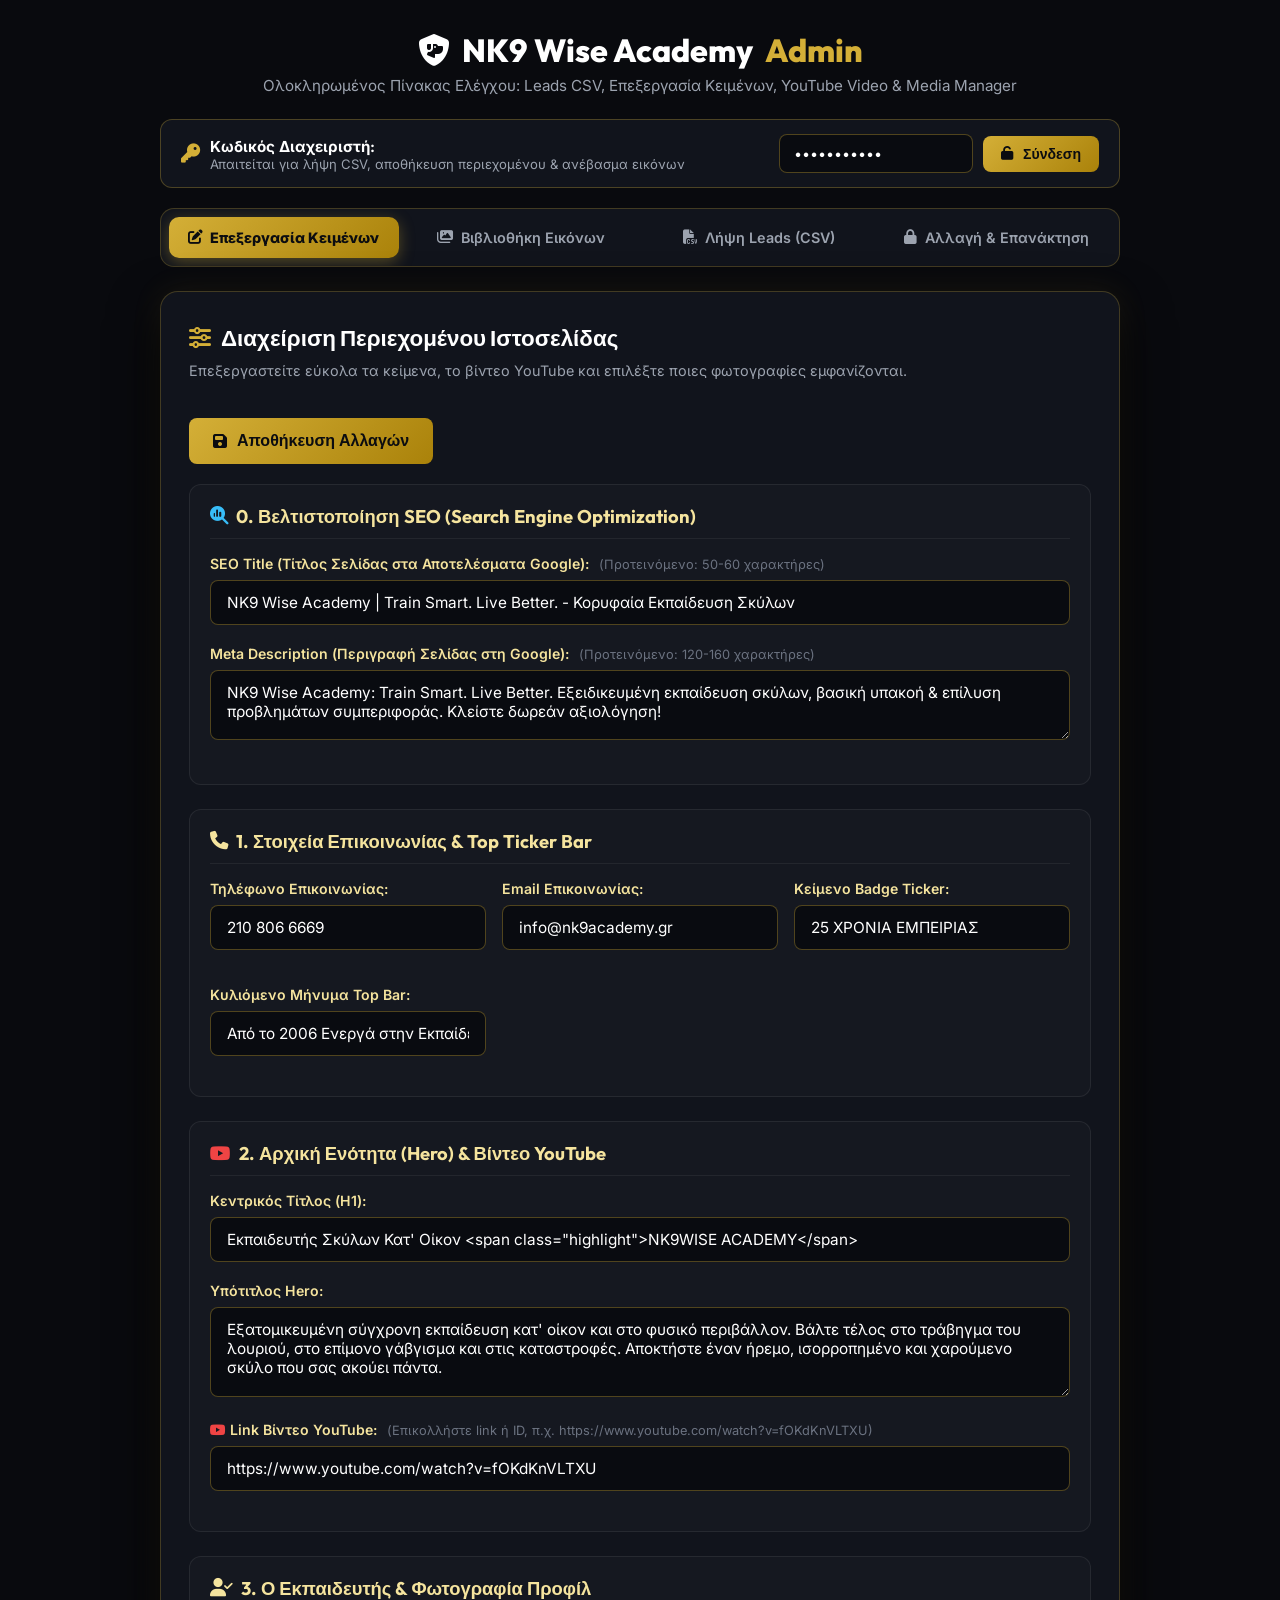
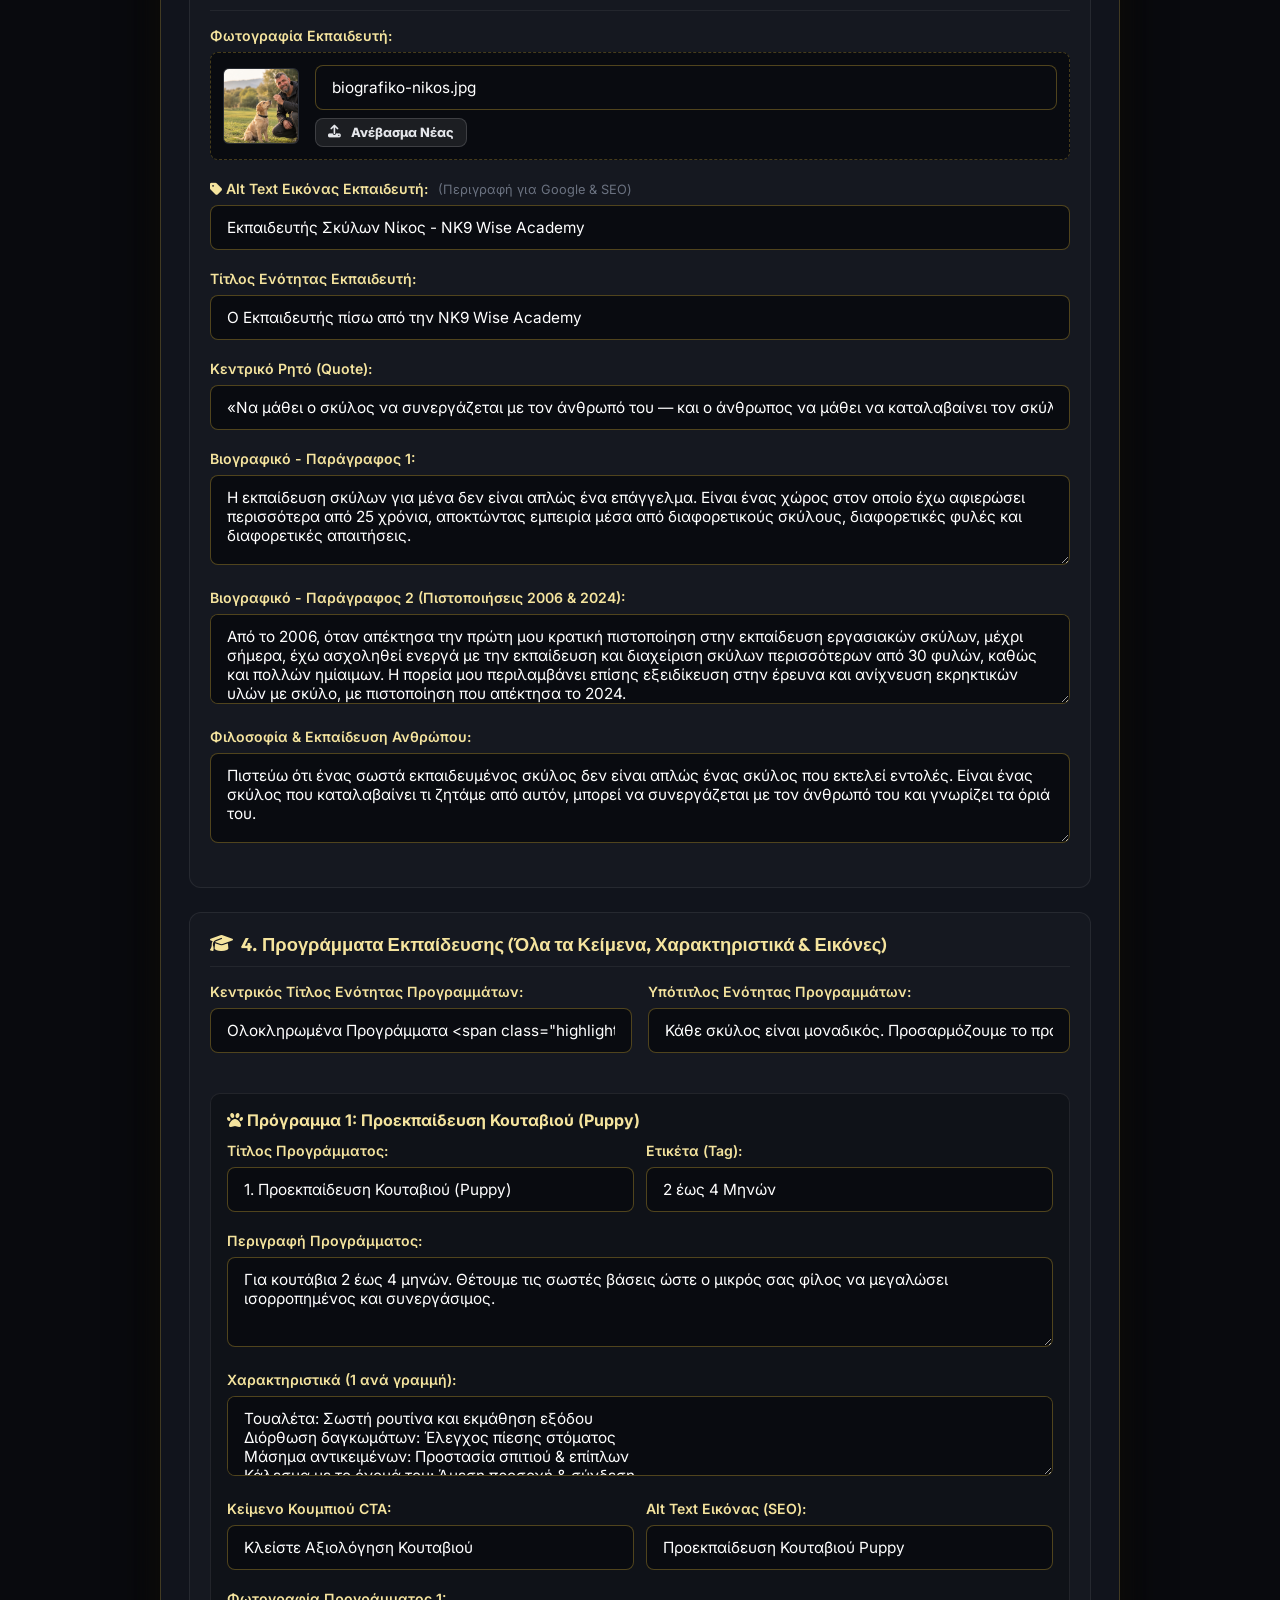
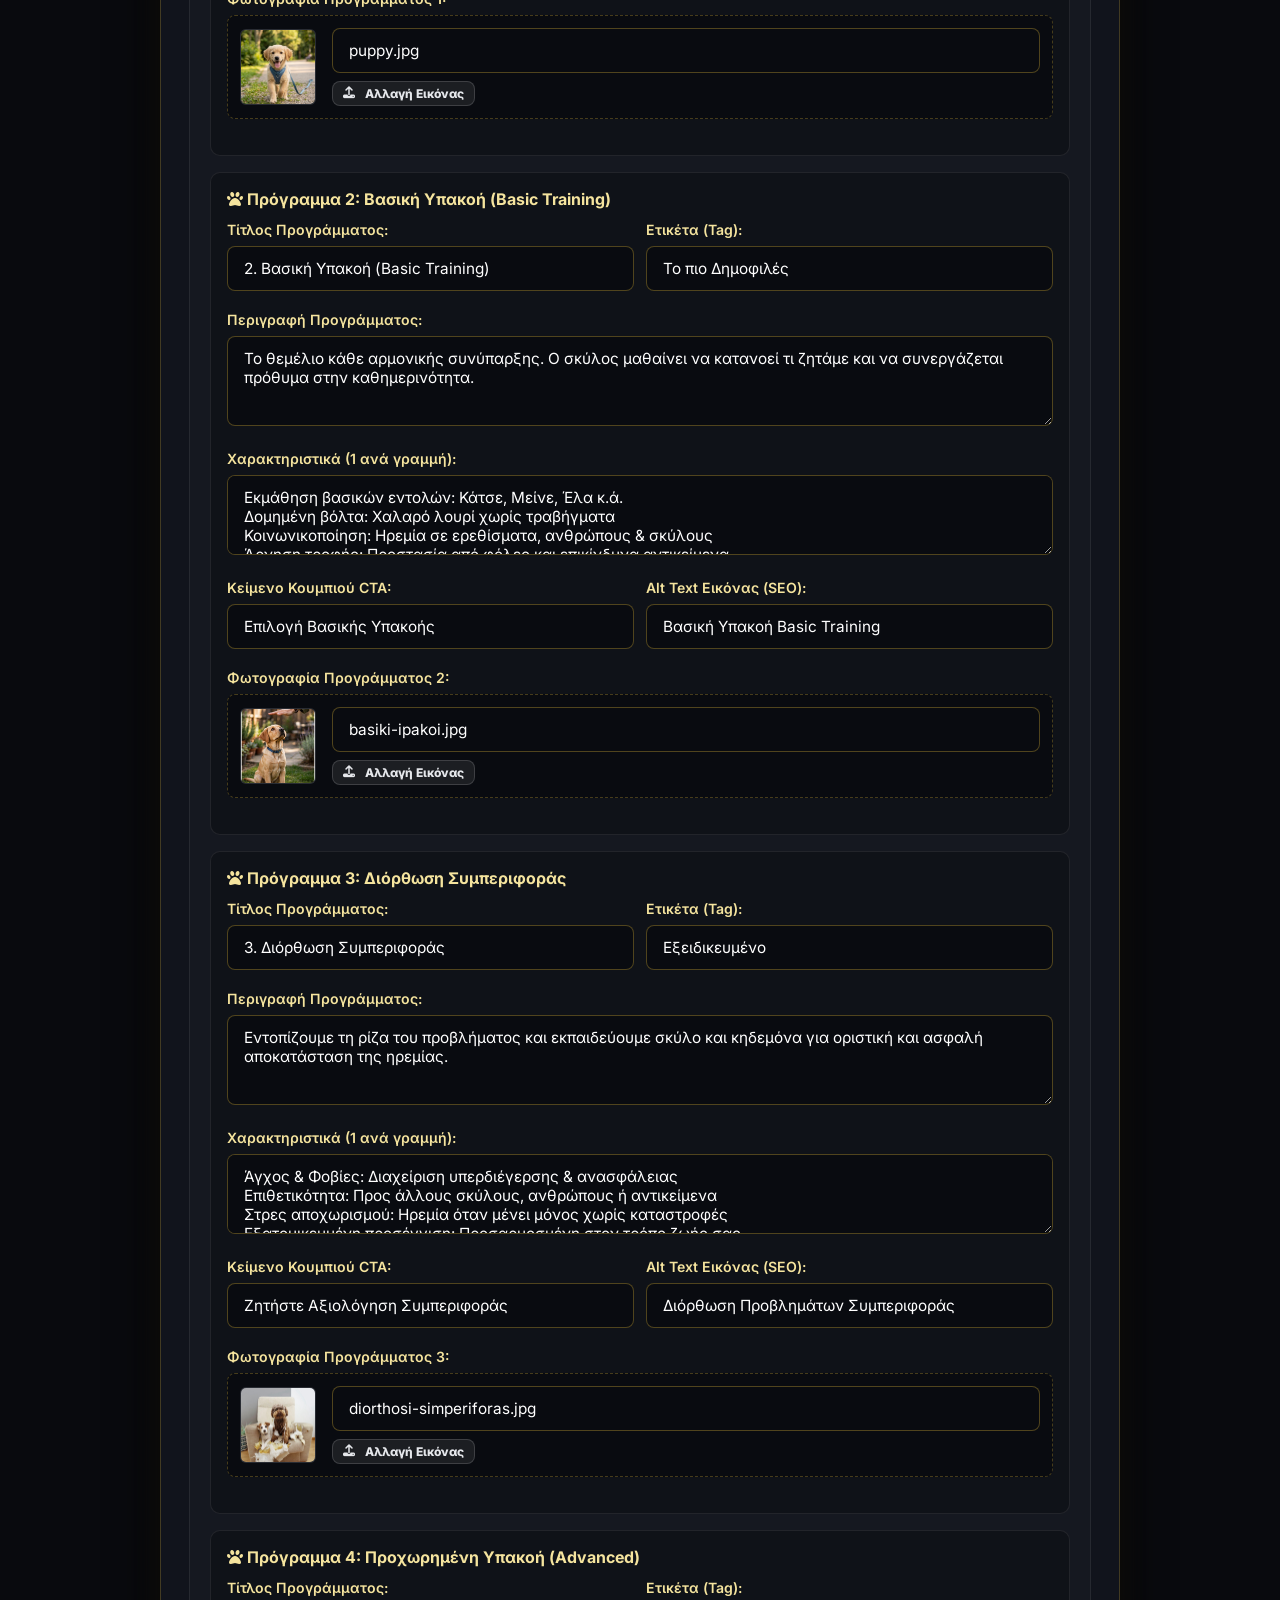
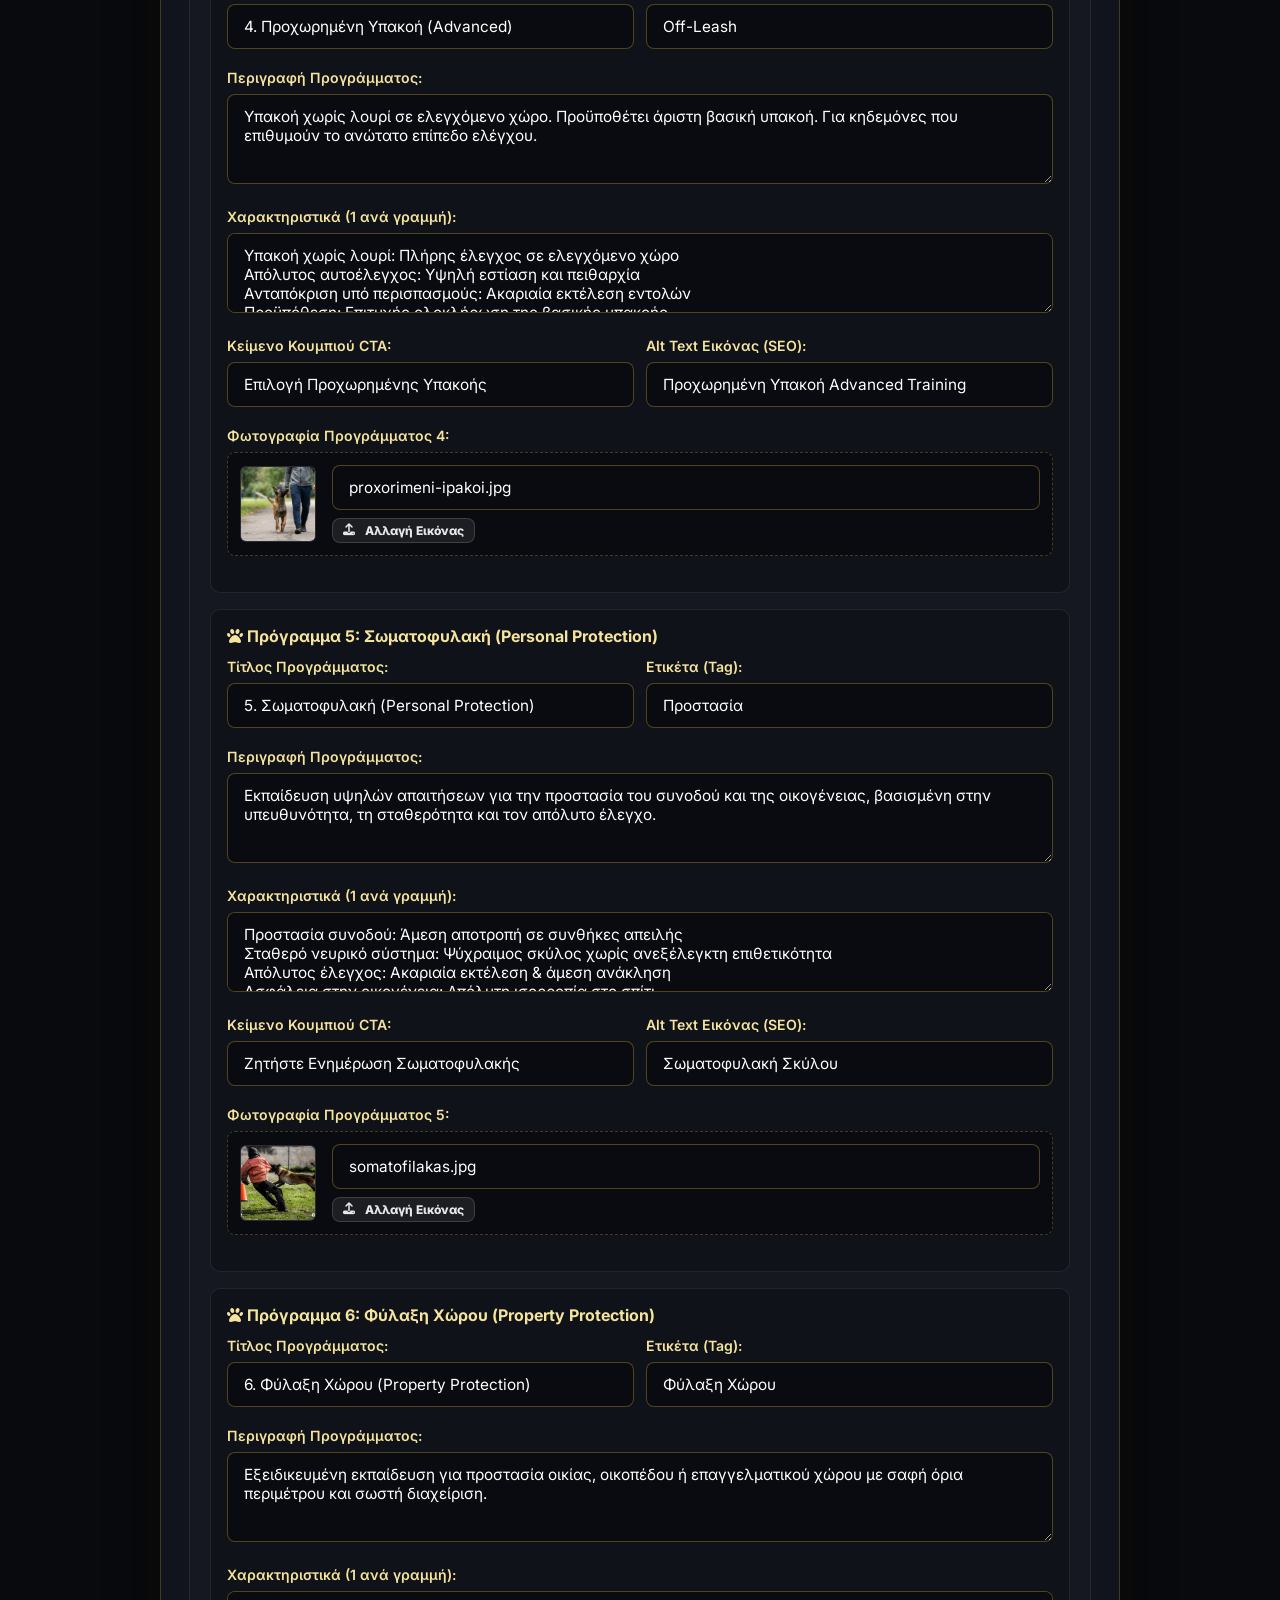
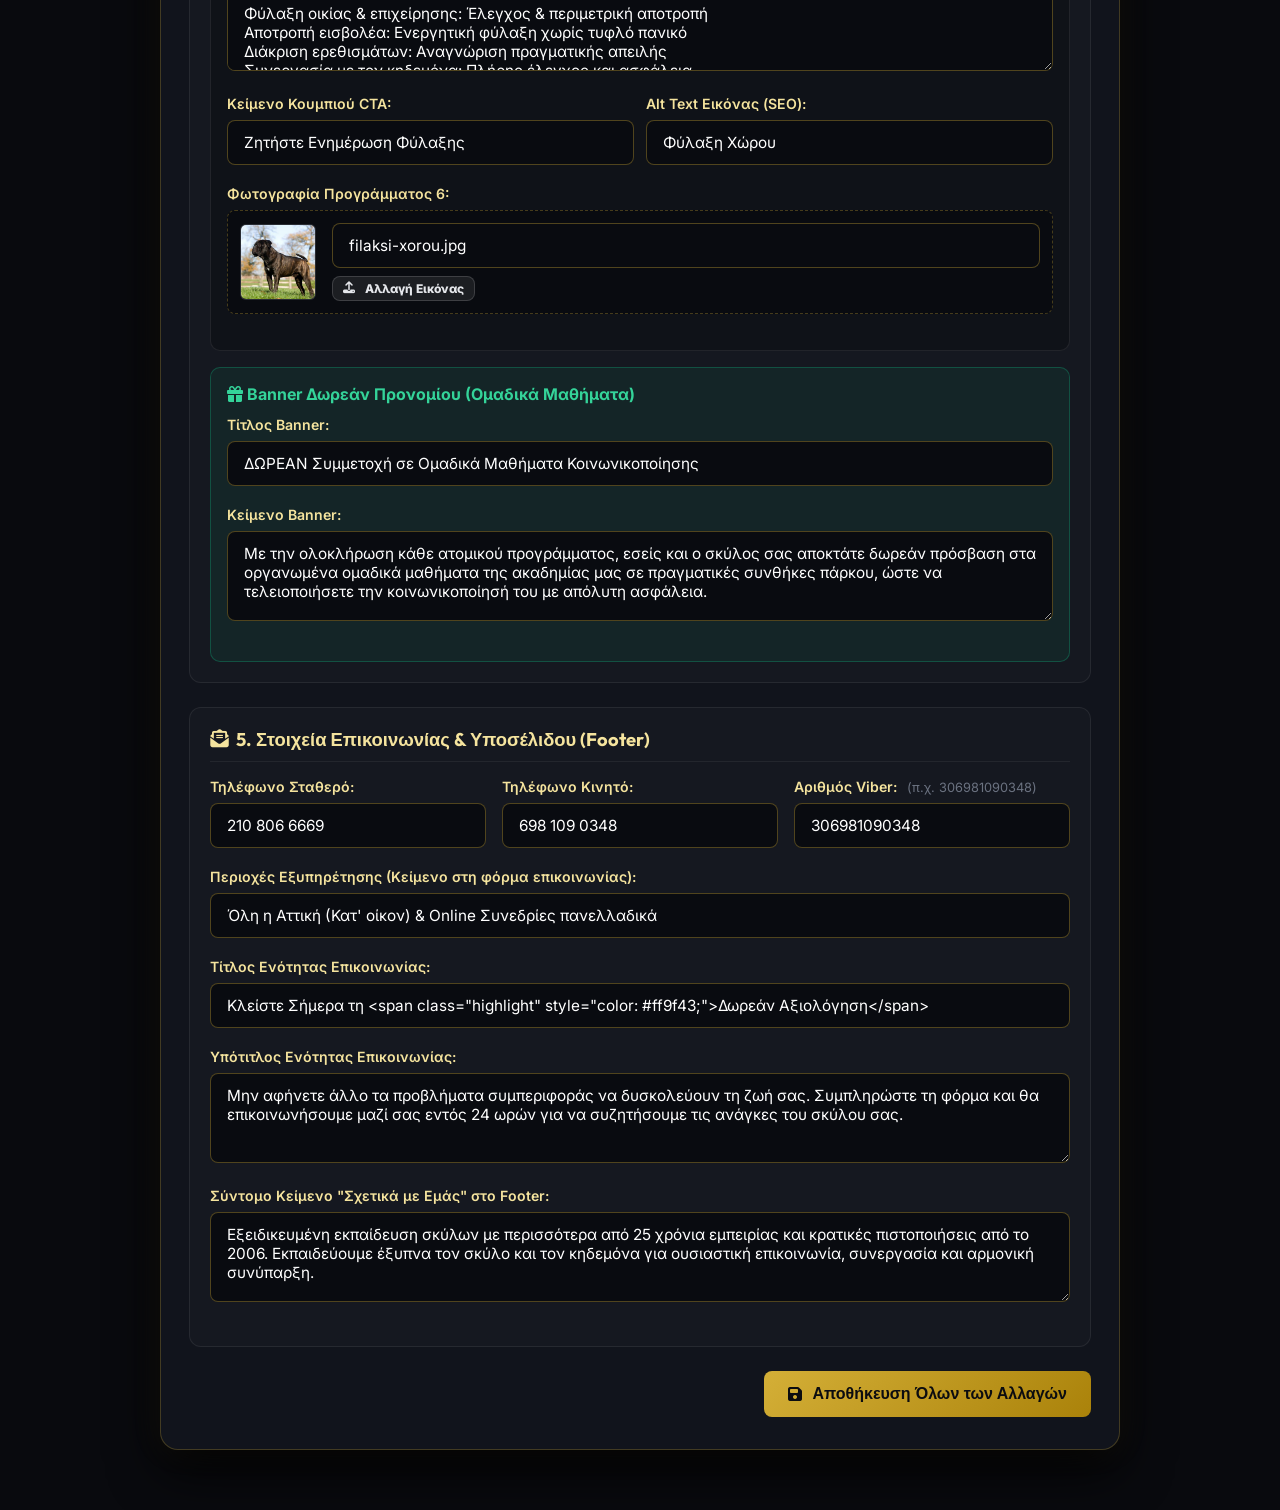
==== admin-leads.html @ 88e63d84 "Add files via upload" ====
<!DOCTYPE html>
<html lang="el">
<head>
  <meta charset="UTF-8">
  <meta name="viewport" content="width=device-width, initial-scale=1.0">
  <title>Πίνακας Διαχείρισης & CMS | NK9 Wise Academy</title>
  <link rel="preconnect" href="https://fonts.googleapis.com">
  <link rel="preconnect" href="https://fonts.gstatic.com" crossorigin>
  <link href="https://fonts.googleapis.com/css2?family=Inter:wght@400;500;600;700;800&family=Outfit:wght@600;700;800;900&display=swap" rel="stylesheet">
  <link rel="stylesheet" href="https://cdnjs.cloudflare.com/ajax/libs/font-awesome/6.5.1/css/all.min.css">
  <style>
    * { box-sizing: border-box; margin: 0; padding: 0; }
    body {
      background: #090a0e;
      color: #e5e7eb;
      font-family: 'Inter', sans-serif;
      min-height: 100vh;
      display: flex;
      flex-direction: column;
      align-items: center;
      padding: 30px 16px 60px 16px;
    }
    .admin-container {
      max-width: 960px;
      width: 100%;
    }
    .admin-header {
      text-align: center;
      margin-bottom: 24px;
    }
    .admin-header h1 {
      font-family: 'Outfit', sans-serif;
      font-size: 2rem;
      font-weight: 800;
      color: #ffffff;
      display: flex;
      align-items: center;
      justify-content: center;
      gap: 12px;
      margin-bottom: 6px;
    }
    .admin-header h1 span {
      color: #d4af37;
    }
    .admin-header p {
      color: #9ca3af;
      font-size: 0.95rem;
    }

    /* Top Navigation Tabs */
    .admin-nav {
      display: flex;
      gap: 8px;
      background: #11141c;
      padding: 8px;
      border-radius: 14px;
      border: 1px solid rgba(212, 175, 55, 0.25);
      margin-bottom: 24px;
      overflow-x: auto;
    }
    .nav-btn {
      flex: 1;
      min-width: 130px;
      padding: 12px 14px;
      background: transparent;
      border: none;
      color: #9ca3af;
      font-family: 'Inter', sans-serif;
      font-weight: 600;
      font-size: 0.9rem;
      border-radius: 10px;
      cursor: pointer;
      display: flex;
      align-items: center;
      justify-content: center;
      gap: 8px;
      transition: all 0.2s ease;
      white-space: nowrap;
    }
    .nav-btn:hover {
      background: rgba(255, 255, 255, 0.05);
      color: #ffffff;
    }
    .nav-btn.active {
      background: linear-gradient(135deg, #d4af37 0%, #aa820a 100%);
      color: #0b0c10;
      font-weight: 800;
      box-shadow: 0 4px 15px rgba(212, 175, 55, 0.35);
    }

    /* Main Content Card */
    .admin-card {
      background: #11141c;
      border: 1px solid rgba(212, 175, 55, 0.25);
      border-radius: 18px;
      padding: 32px 28px;
      box-shadow: 0 20px 50px rgba(0, 0, 0, 0.85), 0 0 30px rgba(212, 175, 55, 0.1);
      position: relative;
    }

    .section-tab {
      display: none;
    }
    .section-tab.active {
      display: block;
    }

    .tab-title {
      font-family: 'Outfit', sans-serif;
      font-size: 1.4rem;
      font-weight: 700;
      color: #ffffff;
      margin-bottom: 8px;
      display: flex;
      align-items: center;
      gap: 10px;
    }
    .tab-desc {
      color: #9ca3af;
      font-size: 0.9rem;
      margin-bottom: 24px;
      line-height: 1.5;
    }

    .form-group {
      margin-bottom: 20px;
      text-align: left;
    }
    label {
      display: block;
      font-size: 0.88rem;
      font-weight: 600;
      color: #f5e49e;
      margin-bottom: 8px;
    }
    label span.hint {
      color: #6b7280;
      font-weight: 400;
      font-size: 0.8rem;
      margin-left: 6px;
    }
    input[type="text"], input[type="password"], input[type="email"], textarea {
      width: 100%;
      padding: 12px 16px;
      background: #090b10;
      border: 1px solid rgba(212, 175, 55, 0.35);
      border-radius: 8px;
      color: #ffffff;
      font-size: 0.96rem;
      font-family: inherit;
      outline: none;
      transition: all 0.2s ease;
    }
    textarea {
      min-height: 90px;
      resize: vertical;
    }
    input:focus, textarea:focus {
      border-color: #d4af37;
      box-shadow: 0 0 12px rgba(212, 175, 55, 0.35);
    }

    .btn-action {
      display: inline-flex;
      align-items: center;
      justify-content: center;
      gap: 10px;
      padding: 14px 24px;
      background: linear-gradient(135deg, #d4af37 0%, #aa820a 100%);
      color: #0b0c10;
      font-weight: 800;
      font-size: 1rem;
      border: none;
      border-radius: 8px;
      cursor: pointer;
      text-decoration: none;
      transition: all 0.25s ease;
    }
    .btn-action:hover {
      transform: translateY(-2px);
      box-shadow: 0 8px 24px rgba(212, 175, 55, 0.35);
      background: linear-gradient(135deg, #f5e49e 0%, #d4af37 100%);
    }
    .btn-secondary-action {
      background: rgba(255, 255, 255, 0.08);
      color: #e5e7eb;
      border: 1px solid rgba(255, 255, 255, 0.15);
    }
    .btn-secondary-action:hover {
      background: rgba(255, 255, 255, 0.15);
      color: #ffffff;
      box-shadow: none;
    }
    .btn-danger {
      background: rgba(239, 68, 68, 0.2);
      border: 1px solid rgba(239, 68, 68, 0.5);
      color: #f87171;
    }
    .btn-danger:hover {
      background: rgba(239, 68, 68, 0.35);
      color: #ffffff;
    }

    .alert-box {
      padding: 12px 16px;
      border-radius: 8px;
      font-size: 0.9rem;
      margin-bottom: 20px;
      display: none;
      line-height: 1.5;
    }
    .alert-success {
      background: rgba(16, 185, 129, 0.15);
      border: 1px solid rgba(16, 185, 129, 0.4);
      color: #34d399;
    }
    .alert-error {
      background: rgba(239, 68, 68, 0.15);
      border: 1px solid rgba(239, 68, 68, 0.4);
      color: #f87171;
    }

    /* Image Preview & Picker Component */
    .image-picker-wrap {
      display: flex;
      align-items: center;
      gap: 16px;
      background: #090b10;
      padding: 12px;
      border-radius: 8px;
      border: 1px dashed rgba(212, 175, 55, 0.3);
      margin-top: 6px;
    }
    .image-preview-thumb {
      width: 76px;
      height: 76px;
      border-radius: 6px;
      object-fit: cover;
      background: #11141c;
      border: 1px solid rgba(255, 255, 255, 0.1);
      flex-shrink: 0;
    }
    .image-picker-controls {
      flex: 1;
      display: flex;
      flex-direction: column;
      gap: 8px;
    }
    .image-picker-url {
      font-size: 0.82rem;
      color: #9ca3af;
      word-break: break-all;
    }

    /* Media Gallery Grid */
    .media-grid {
      display: grid;
      grid-template-columns: repeat(auto-fill, minmax(180px, 1fr));
      gap: 16px;
      margin-top: 20px;
    }
    .media-card {
      background: #090b10;
      border: 1px solid rgba(255, 255, 255, 0.1);
      border-radius: 10px;
      overflow: hidden;
      display: flex;
      flex-direction: column;
      position: relative;
      transition: all 0.2s ease;
    }
    .media-card:hover {
      border-color: #d4af37;
      transform: translateY(-2px);
    }
    .media-thumb-img {
      width: 100%;
      height: 130px;
      object-fit: cover;
      background: #000;
    }
    .media-info {
      padding: 10px;
      font-size: 0.78rem;
      color: #9ca3af;
      display: flex;
      flex-direction: column;
      gap: 4px;
    }
    .media-name {
      color: #ffffff;
      font-weight: 600;
      white-space: nowrap;
      overflow: hidden;
      text-overflow: ellipsis;
    }
    .media-actions {
      padding: 8px 10px;
      border-top: 1px solid rgba(255, 255, 255, 0.05);
      display: flex;
      justify-content: space-between;
      align-items: center;
      background: rgba(255, 255, 255, 0.02);
    }
    .btn-media-delete {
      background: rgba(239, 68, 68, 0.2);
      border: 1px solid rgba(239, 68, 68, 0.4);
      color: #f87171;
      padding: 4px 8px;
      border-radius: 4px;
      font-size: 0.75rem;
      cursor: pointer;
      display: flex;
      align-items: center;
      gap: 4px;
    }
    .btn-media-delete:hover {
      background: #ef4444;
      color: #fff;
    }
    .btn-media-copy {
      background: rgba(212, 175, 55, 0.15);
      border: 1px solid rgba(212, 175, 55, 0.3);
      color: #f5e49e;
      padding: 4px 8px;
      border-radius: 4px;
      font-size: 0.75rem;
      cursor: pointer;
    }
    .btn-media-copy:hover {
      background: #d4af37;
      color: #000;
    }

    /* Sub-section cards inside Content Editor */
    .sub-section-box {
      background: rgba(255, 255, 255, 0.02);
      border: 1px solid rgba(255, 255, 255, 0.07);
      border-radius: 12px;
      padding: 20px;
      margin-bottom: 24px;
    }
    .sub-section-title {
      font-family: 'Outfit', sans-serif;
      font-size: 1.15rem;
      font-weight: 700;
      color: #f5e49e;
      margin-bottom: 16px;
      display: flex;
      align-items: center;
      gap: 8px;
      border-bottom: 1px solid rgba(255, 255, 255, 0.06);
      padding-bottom: 10px;
    }

    .login-lock-overlay {
      text-align: center;
      padding: 40px 20px;
      max-width: 440px;
      margin: 0 auto;
    }
    .lock-icon {
      font-size: 2.5rem;
      color: #d4af37;
      margin-bottom: 16px;
    }
  </style>
</head>
<body>

  <div class="admin-container">
    <!-- Header -->
    <div class="admin-header">
      <h1><i class="fa-solid fa-shield-dog"></i> NK9 Wise Academy <span>Admin</span></h1>
      <p>Ολοκληρωμένος Πίνακας Ελέγχου: Leads CSV, Επεξεργασία Κειμένων, YouTube Video & Media Manager</p>
    </div>

    <!-- ΕΙΔΟΠΟΙΗΣΗ ΓΙΑ GITHUB ENVIRONMENT -->
    <div id="githubNotice" style="display: none; background: rgba(234, 179, 8, 0.15); border: 1px solid rgba(234, 179, 8, 0.4); border-radius: 10px; padding: 12px 18px; font-size: 0.88rem; color: #fde047; margin-bottom: 20px; text-align: left;">
      <i class="fa-solid fa-circle-info"></i> <strong>Σημείωση:</strong> Βρίσκεστε σε στατικό περιβάλλον (GitHub Pages / Local). Όλες οι δυναμικές λειτουργίες (αποθήκευση, upload εικόνων, CSV, reset) εκτελούνται αυτόματα στον server μόλις ανέβουν στο cPanel.
    </div>

    <!-- GLOBAL ALERT -->
    <div id="globalAlert" class="alert-box"></div>

    <!-- GLOBAL AUTH BAR (Κωδικός Διαχειριστή) -->
    <div style="background: #11141c; border: 1px solid rgba(212, 175, 55, 0.3); border-radius: 12px; padding: 14px 20px; margin-bottom: 20px; display: flex; align-items: center; justify-content: space-between; gap: 16px; flex-wrap: wrap;">
      <div style="display: flex; align-items: center; gap: 10px;">
        <i class="fa-solid fa-key" style="color: #d4af37; font-size: 1.2rem;"></i>
        <div>
          <strong style="color: #ffffff; font-size: 0.95rem;">Κωδικός Διαχειριστή:</strong>
          <span style="font-size: 0.82rem; color: #9ca3af; display: block;">Απαιτείται για λήψη CSV, αποθήκευση περιεχομένου & ανέβασμα εικόνων</span>
        </div>
      </div>
      <div style="display: flex; align-items: center; gap: 10px; flex-grow: 1; max-width: 320px;">
        <input type="password" id="authKey" placeholder="Κωδικός πρόσβασης..." value="nk9wise2026" style="padding: 10px 14px; font-size: 0.9rem;">
        <button type="button" id="btnUnlock" class="btn-action" style="padding: 10px 18px; font-size: 0.88rem; white-space: nowrap;">
          <i class="fa-solid fa-unlock"></i> Σύνδεση
        </button>
      </div>
    </div>

    <!-- Navigation Tabs -->
    <div class="admin-nav">
      <button class="nav-btn active" data-tab="tabContent"><i class="fa-solid fa-pen-to-square"></i> Επεξεργασία Κειμένων</button>
      <button class="nav-btn" data-tab="tabMedia"><i class="fa-solid fa-images"></i> Βιβλιοθήκη Εικόνων</button>
      <button class="nav-btn" data-tab="tabLeads"><i class="fa-solid fa-file-csv"></i> Λήψη Leads (CSV)</button>
      <button class="nav-btn" data-tab="tabPassword"><i class="fa-solid fa-lock"></i> Αλλαγή & Επανάκτηση</button>
    </div>

    <!-- Admin Card -->
    <div class="admin-card">

      <!-- ========================================== -->
      <!-- TAB 1: ΕΠΕΞΕΡΓΑΣΙΑ ΚΕΙΜΕΝΩΝ, VIDEO & ΕΙΚΟΝΩΝ -->
      <!-- ========================================== -->
      <div id="tabContent" class="section-tab active">
        <div style="display: flex; justify-content: space-between; align-items: flex-start; margin-bottom: 20px; flex-wrap: wrap; gap: 12px;">
          <div>
            <h2 class="tab-title"><i class="fa-solid fa-sliders" style="color: #d4af37;"></i> Διαχείριση Περιεχομένου Ιστοσελίδας</h2>
            <p class="tab-desc">Επεξεργαστείτε εύκολα τα κείμενα, το βίντεο YouTube και επιλέξτε ποιες φωτογραφίες εμφανίζονται.</p>
          </div>
          <button type="button" id="btnSaveContentTop" class="btn-action">
            <i class="fa-solid fa-floppy-disk"></i> Αποθήκευση Αλλαγών
          </button>
        </div>

        <form id="contentForm">
          <!-- 0. Ρυθμίσεις SEO & Meta Tags -->
          <div class="sub-section-box">
            <h3 class="sub-section-title"><i class="fa-solid fa-magnifying-glass-chart" style="color: #38bdf8;"></i> 0. Βελτιστοποίηση SEO (Search Engine Optimization)</h3>
            <div class="form-group">
              <label>SEO Title (Τίτλος Σελίδας στα Αποτελέσματα Google): <span class="hint">(Προτεινόμενο: 50-60 χαρακτήρες)</span></label>
              <input type="text" id="cnt_seo_title" value="NK9 Wise Academy | Train Smart. Live Better. - Κορυφαία Εκπαίδευση Σκύλων">
            </div>
            <div class="form-group">
              <label>Meta Description (Περιγραφή Σελίδας στη Google): <span class="hint">(Προτεινόμενο: 120-160 χαρακτήρες)</span></label>
              <textarea id="cnt_seo_desc" style="min-height: 70px;">NK9 Wise Academy: Train Smart. Live Better. Εξειδικευμένη εκπαίδευση σκύλων, βασική υπακοή & επίλυση προβλημάτων συμπεριφοράς. Κλείστε δωρεάν αξιολόγηση!</textarea>
            </div>
          </div>

          <!-- 1. Top Bar & Επικοινωνία -->
          <div class="sub-section-box">
            <h3 class="sub-section-title"><i class="fa-solid fa-phone"></i> 1. Στοιχεία Επικοινωνίας & Top Ticker Bar</h3>
            <div style="display: grid; grid-template-columns: repeat(auto-fit, minmax(260px, 1fr)); gap: 16px;">
              <div class="form-group">
                <label>Τηλέφωνο Επικοινωνίας:</label>
                <input type="text" id="cnt_phone" value="210 806 6669">
              </div>
              <div class="form-group">
                <label>Email Επικοινωνίας:</label>
                <input type="email" id="cnt_email" value="info@nk9academy.gr">
              </div>
              <div class="form-group">
                <label>Κείμενο Badge Ticker:</label>
                <input type="text" id="cnt_top_badge" value="25 ΧΡΟΝΙΑ ΕΜΠΕΙΡΙΑΣ">
              </div>
              <div class="form-group">
                <label>Κυλιόμενο Μήνυμα Top Bar:</label>
                <input type="text" id="cnt_top_text" value="Από το 2006 Ενεργά στην Εκπαίδευση & Διαχείριση Σκύλων">
              </div>
            </div>
          </div>

          <!-- 2. Hero Section & YouTube Video -->
          <div class="sub-section-box">
            <h3 class="sub-section-title"><i class="fa-brands fa-youtube" style="color: #ef4444;"></i> 2. Αρχική Ενότητα (Hero) & Βίντεο YouTube</h3>
            <div class="form-group">
              <label>Κεντρικός Τίτλος (H1):</label>
              <input type="text" id="cnt_hero_title" value="Εκπαιδευτής Σκύλων Κατ' Οίκον NK9WISE ACADEMY">
            </div>
            <div class="form-group">
              <label>Υπότιτλος Hero:</label>
              <textarea id="cnt_hero_subtitle">Εξατομικευμένη σύγχρονη εκπαίδευση κατ' οίκον και στο φυσικό περιβάλλον. Βάλτε τέλος στο τράβηγμα του λουριού, στο επίμονο γάβγισμα και στις καταστροφές. Αποκτήστε έναν ήρεμο, ισορροπημένο και χαρούμενο σκύλο που σας ακούει πάντα.</textarea>
            </div>
            <div class="form-group">
              <label><i class="fa-brands fa-youtube" style="color: #ef4444;"></i> Link Βίντεο YouTube: <span class="hint">(Επικολλήστε link ή ID, π.χ. https://www.youtube.com/watch?v=fOKdKnVLTXU)</span></label>
              <input type="text" id="cnt_hero_yt" value="https://www.youtube.com/watch?v=fOKdKnVLTXU">
            </div>
          </div>

          <!-- 3. Ο Εκπαιδευτής (Βιογραφικό & Εικόνα) -->
          <div class="sub-section-box">
            <h3 class="sub-section-title"><i class="fa-solid fa-user-check"></i> 3. Ο Εκπαιδευτής & Φωτογραφία Προφίλ</h3>
            <div class="form-group">
              <label>Φωτογραφία Εκπαιδευτή:</label>
              <div class="image-picker-wrap">
                <img id="prev_trainer_img" src="biografiko-nikos.jpg" class="image-preview-thumb" alt="Preview">
                <div class="image-picker-controls">
                  <input type="text" id="cnt_trainer_img" value="biografiko-nikos.jpg" placeholder="Διαδρομή εικόνας ή επιλέξτε νέα..." onchange="document.getElementById('prev_trainer_img').src=this.value;">
                  <div style="display: flex; gap: 8px;">
                    <label class="btn-action btn-secondary-action" style="padding: 6px 12px; font-size: 0.8rem; cursor: pointer; margin-bottom: 0;">
                      <i class="fa-solid fa-upload"></i> Ανέβασμα Νέας
                      <input type="file" accept="image/*" style="display: none;" onchange="uploadSingleImage(this, 'cnt_trainer_img', 'prev_trainer_img');">
                    </label>
                  </div>
                </div>
              </div>
            </div>
            <div class="form-group">
              <label><i class="fa-solid fa-tag"></i> Alt Text Εικόνας Εκπαιδευτή: <span class="hint">(Περιγραφή για Google & SEO)</span></label>
              <input type="text" id="cnt_trainer_alt" value="Εκπαιδευτής Σκύλων NK9 Wise Academy">
            </div>
            <div class="form-group">
              <label>Τίτλος Ενότητας Εκπαιδευτή:</label>
              <input type="text" id="cnt_trainer_title" value="Ο Εκπαιδευτής πίσω από την NK9 Wise Academy">
            </div>
            <div class="form-group">
              <label>Κεντρικό Ρητό (Quote):</label>
              <input type="text" id="cnt_trainer_quote" value="«Να μάθει ο σκύλος να συνεργάζεται με τον άνθρωπό του — και ο άνθρωπος να μάθει να καταλαβαίνει τον σκύλο του.»">
            </div>
            <div class="form-group">
              <label>Βιογραφικό - Παράγραφος 1:</label>
              <textarea id="cnt_trainer_bio1">Η εκπαίδευση σκύλων για μένα δεν είναι απλώς ένα επάγγελμα. Είναι ένας χώρος στον οποίο έχω αφιερώσει περισσότερα από 25 χρόνια, αποκτώντας εμπειρία μέσα από διαφορετικούς σκύλους, διαφορετικές φυλές και διαφορετικές απαιτήσεις.</textarea>
            </div>
            <div class="form-group">
              <label>Βιογραφικό - Παράγραφος 2 (Πιστοποιήσεις 2006 & 2024):</label>
              <textarea id="cnt_trainer_bio2">Από το 2006, όταν απέκτησα την πρώτη μου κρατική πιστοποίηση στην εκπαίδευση εργασιακών σκύλων, μέχρι σήμερα, έχω ασχοληθεί ενεργά με την εκπαίδευση και διαχείριση σκύλων περισσότερων από 30 φυλών, καθώς και πολλών ημίαιμων. Η πορεία μου περιλαμβάνει επίσης εξειδίκευση στην έρευνα και ανίχνευση εκρηκτικών υλών με σκύλο, με πιστοποίηση που απέκτησα το 2024.</textarea>
            </div>
            <div class="form-group">
              <label>Φιλοσοφία & Εκπαίδευση Ανθρώπου:</label>
              <textarea id="cnt_trainer_phil">Πιστεύω ότι ένας σωστά εκπαιδευμένος σκύλος δεν είναι απλώς ένας σκύλος που εκτελεί εντολές. Είναι ένας σκύλος που καταλαβαίνει τι ζητάμε από αυτόν, μπορεί να συνεργάζεται με τον άνθρωπό του και γνωρίζει τα όριά του.</textarea>
            </div>
          </div>

          <!-- 4. Προγράμματα Εκπαίδευσης (Κείμενα, Χαρακτηριστικά, Φωτογραφίες & Alt Text) -->
          <div class="sub-section-box">
            <h3 class="sub-section-title"><i class="fa-solid fa-graduation-cap"></i> 4. Προγράμματα Εκπαίδευσης (Όλα τα Κείμενα, Χαρακτηριστικά & Εικόνες)</h3>
            
            <div style="display: grid; grid-template-columns: repeat(auto-fit, minmax(280px, 1fr)); gap: 16px; margin-bottom: 20px;">
              <div class="form-group">
                <label>Κεντρικός Τίτλος Ενότητας Προγραμμάτων:</label>
                <input type="text" id="cnt_prog_header_title" value="Ολοκληρωμένα Προγράμματα <span class=&quot;highlight&quot;>Εκπαίδευσης Σκύλων</span>">
              </div>
              <div class="form-group">
                <label>Υπότιτλος Ενότητας Προγραμμάτων:</label>
                <input type="text" id="cnt_prog_header_desc" value="Κάθε σκύλος είναι μοναδικός. Προσαρμόζουμε το πρόγραμμα στον συγκεκριμένο σκύλο, στον άνθρωπό του και στον τρόπο ζωής τους.">
              </div>
            </div>

            <!-- Program 1 -->
            <div style="background: rgba(0,0,0,0.25); border: 1px solid rgba(255,255,255,0.08); border-radius: 10px; padding: 16px; margin-bottom: 16px;">
              <h4 style="color: #f5e49e; margin-bottom: 12px; font-size: 1rem;"><i class="fa-solid fa-paw"></i> Πρόγραμμα 1: Προεκπαίδευση Κουταβιού (Puppy)</h4>
              <div style="display: grid; grid-template-columns: repeat(auto-fit, minmax(240px, 1fr)); gap: 12px;">
                <div class="form-group">
                  <label>Τίτλος Προγράμματος:</label>
                  <input type="text" id="cnt_prog1_title" value="1. Προεκπαίδευση Κουταβιού (Puppy)">
                </div>
                <div class="form-group">
                  <label>Ετικέτα (Tag):</label>
                  <input type="text" id="cnt_prog1_tag" value="2 έως 4 Μηνών">
                </div>
              </div>
              <div class="form-group">
                <label>Περιγραφή Προγράμματος:</label>
                <textarea id="cnt_prog1_desc">Για κουτάβια 2 έως 4 μηνών. Θέτουμε τις σωστές βάσεις ώστε ο μικρός σας φίλος να μεγαλώσει ισορροπημένος και συνεργάσιμος.</textarea>
              </div>
              <div class="form-group">
                <label>Χαρακτηριστικά (1 ανά γραμμή):</label>
                <textarea id="cnt_prog1_features" style="min-height: 80px;">Τουαλέτα: Σωστή ρουτίνα και εκμάθηση εξόδου&#10;Διόρθωση δαγκωμάτων: Έλεγχος πίεσης στόματος&#10;Μάσημα αντικειμένων: Προστασία σπιτιού & επίπλων&#10;Κάλεσμα με το όνομά του: Άμεση προσοχή & σύνδεση</textarea>
              </div>
              <div style="display: grid; grid-template-columns: repeat(auto-fit, minmax(240px, 1fr)); gap: 12px;">
                <div class="form-group">
                  <label>Κείμενο Κουμπιού CTA:</label>
                  <input type="text" id="cnt_prog1_btn" value="Κλείστε Αξιολόγηση Κουταβιού">
                </div>
                <div class="form-group">
                  <label>Alt Text Εικόνας (SEO):</label>
                  <input type="text" id="cnt_prog1_alt" value="Προεκπαίδευση Κουταβιού Puppy">
                </div>
              </div>
              <div class="form-group">
                <label>Φωτογραφία Προγράμματος 1:</label>
                <div class="image-picker-wrap">
                  <img id="prev_prog1" src="puppy.jpg" class="image-preview-thumb">
                  <div class="image-picker-controls">
                    <input type="text" id="cnt_prog1_img" value="puppy.jpg" onchange="document.getElementById('prev_prog1').src=this.value;">
                    <label class="btn-action btn-secondary-action" style="padding: 4px 10px; font-size: 0.75rem; cursor: pointer; align-self: flex-start; margin: 0;">
                      <i class="fa-solid fa-upload"></i> Αλλαγή Εικόνας
                      <input type="file" accept="image/*" style="display: none;" onchange="uploadSingleImage(this, 'cnt_prog1_img', 'prev_prog1');">
                    </label>
                  </div>
                </div>
              </div>
            </div>

            <!-- Program 2 -->
            <div style="background: rgba(0,0,0,0.25); border: 1px solid rgba(255,255,255,0.08); border-radius: 10px; padding: 16px; margin-bottom: 16px;">
              <h4 style="color: #f5e49e; margin-bottom: 12px; font-size: 1rem;"><i class="fa-solid fa-paw"></i> Πρόγραμμα 2: Βασική Υπακοή (Basic Training)</h4>
              <div style="display: grid; grid-template-columns: repeat(auto-fit, minmax(240px, 1fr)); gap: 12px;">
                <div class="form-group">
                  <label>Τίτλος Προγράμματος:</label>
                  <input type="text" id="cnt_prog2_title" value="2. Βασική Υπακοή (Basic Training)">
                </div>
                <div class="form-group">
                  <label>Ετικέτα (Tag):</label>
                  <input type="text" id="cnt_prog2_tag" value="Το πιο Δημοφιλές">
                </div>
              </div>
              <div class="form-group">
                <label>Περιγραφή Προγράμματος:</label>
                <textarea id="cnt_prog2_desc">Το θεμέλιο κάθε αρμονικής συνύπαρξης. Ο σκύλος μαθαίνει να κατανοεί τι ζητάμε και να συνεργάζεται πρόθυμα στην καθημερινότητα.</textarea>
              </div>
              <div class="form-group">
                <label>Χαρακτηριστικά (1 ανά γραμμή):</label>
                <textarea id="cnt_prog2_features" style="min-height: 80px;">Εκμάθηση βασικών εντολών: Κάτσε, Μείνε, Έλα κ.ά.&#10;Δομημένη βόλτα: Χαλαρό λουρί χωρίς τραβήγματα&#10;Κοινωνικοποίηση: Ηρεμία σε ερεθίσματα, ανθρώπους & σκύλους&#10;Άρνηση τροφής: Προστασία από φόλες και επικίνδυνα αντικείμενα</textarea>
              </div>
              <div style="display: grid; grid-template-columns: repeat(auto-fit, minmax(240px, 1fr)); gap: 12px;">
                <div class="form-group">
                  <label>Κείμενο Κουμπιού CTA:</label>
                  <input type="text" id="cnt_prog2_btn" value="Επιλογή Βασικής Υπακοής">
                </div>
                <div class="form-group">
                  <label>Alt Text Εικόνας (SEO):</label>
                  <input type="text" id="cnt_prog2_alt" value="Βασική Υπακοή Basic Training">
                </div>
              </div>
              <div class="form-group">
                <label>Φωτογραφία Προγράμματος 2:</label>
                <div class="image-picker-wrap">
                  <img id="prev_prog2" src="basiki-ipakoi.jpg" class="image-preview-thumb">
                  <div class="image-picker-controls">
                    <input type="text" id="cnt_prog2_img" value="basiki-ipakoi.jpg" onchange="document.getElementById('prev_prog2').src=this.value;">
                    <label class="btn-action btn-secondary-action" style="padding: 4px 10px; font-size: 0.75rem; cursor: pointer; align-self: flex-start; margin: 0;">
                      <i class="fa-solid fa-upload"></i> Αλλαγή Εικόνας
                      <input type="file" accept="image/*" style="display: none;" onchange="uploadSingleImage(this, 'cnt_prog2_img', 'prev_prog2');">
                    </label>
                  </div>
                </div>
              </div>
            </div>

            <!-- Program 3 -->
            <div style="background: rgba(0,0,0,0.25); border: 1px solid rgba(255,255,255,0.08); border-radius: 10px; padding: 16px; margin-bottom: 16px;">
              <h4 style="color: #f5e49e; margin-bottom: 12px; font-size: 1rem;"><i class="fa-solid fa-paw"></i> Πρόγραμμα 3: Διόρθωση Συμπεριφοράς</h4>
              <div style="display: grid; grid-template-columns: repeat(auto-fit, minmax(240px, 1fr)); gap: 12px;">
                <div class="form-group">
                  <label>Τίτλος Προγράμματος:</label>
                  <input type="text" id="cnt_prog3_title" value="3. Διόρθωση Συμπεριφοράς">
                </div>
                <div class="form-group">
                  <label>Ετικέτα (Tag):</label>
                  <input type="text" id="cnt_prog3_tag" value="Εξειδικευμένο">
                </div>
              </div>
              <div class="form-group">
                <label>Περιγραφή Προγράμματος:</label>
                <textarea id="cnt_prog3_desc">Εντοπίζουμε τη ρίζα του προβλήματος και εκπαιδεύουμε σκύλο και κηδεμόνα για οριστική και ασφαλή αποκατάσταση της ηρεμίας.</textarea>
              </div>
              <div class="form-group">
                <label>Χαρακτηριστικά (1 ανά γραμμή):</label>
                <textarea id="cnt_prog3_features" style="min-height: 80px;">Άγχος & Φοβίες: Διαχείριση υπερδιέγερσης & ανασφάλειας&#10;Επιθετικότητα: Προς άλλους σκύλους, ανθρώπους ή αντικείμενα&#10;Στρες αποχωρισμού: Ηρεμία όταν μένει μόνος χωρίς καταστροφές&#10;Εξατομικευμένη προσέγγιση: Προσαρμοσμένη στον τρόπο ζωής σας</textarea>
              </div>
              <div style="display: grid; grid-template-columns: repeat(auto-fit, minmax(240px, 1fr)); gap: 12px;">
                <div class="form-group">
                  <label>Κείμενο Κουμπιού CTA:</label>
                  <input type="text" id="cnt_prog3_btn" value="Ζητήστε Αξιολόγηση Συμπεριφοράς">
                </div>
                <div class="form-group">
                  <label>Alt Text Εικόνας (SEO):</label>
                  <input type="text" id="cnt_prog3_alt" value="Διόρθωση Προβλημάτων Συμπεριφοράς">
                </div>
              </div>
              <div class="form-group">
                <label>Φωτογραφία Προγράμματος 3:</label>
                <div class="image-picker-wrap">
                  <img id="prev_prog3" src="diorthosi-simperiforas.jpg" class="image-preview-thumb">
                  <div class="image-picker-controls">
                    <input type="text" id="cnt_prog3_img" value="diorthosi-simperiforas.jpg" onchange="document.getElementById('prev_prog3').src=this.value;">
                    <label class="btn-action btn-secondary-action" style="padding: 4px 10px; font-size: 0.75rem; cursor: pointer; align-self: flex-start; margin: 0;">
                      <i class="fa-solid fa-upload"></i> Αλλαγή Εικόνας
                      <input type="file" accept="image/*" style="display: none;" onchange="uploadSingleImage(this, 'cnt_prog3_img', 'prev_prog3');">
                    </label>
                  </div>
                </div>
              </div>
            </div>

            <!-- Program 4 -->
            <div style="background: rgba(0,0,0,0.25); border: 1px solid rgba(255,255,255,0.08); border-radius: 10px; padding: 16px; margin-bottom: 16px;">
              <h4 style="color: #f5e49e; margin-bottom: 12px; font-size: 1rem;"><i class="fa-solid fa-paw"></i> Πρόγραμμα 4: Προχωρημένη Υπακοή (Advanced)</h4>
              <div style="display: grid; grid-template-columns: repeat(auto-fit, minmax(240px, 1fr)); gap: 12px;">
                <div class="form-group">
                  <label>Τίτλος Προγράμματος:</label>
                  <input type="text" id="cnt_prog4_title" value="4. Προχωρημένη Υπακοή (Advanced)">
                </div>
                <div class="form-group">
                  <label>Ετικέτα (Tag):</label>
                  <input type="text" id="cnt_prog4_tag" value="Off-Leash">
                </div>
              </div>
              <div class="form-group">
                <label>Περιγραφή Προγράμματος:</label>
                <textarea id="cnt_prog4_desc">Υπακοή χωρίς λουρί σε ελεγχόμενο χώρο. Προϋποθέτει άριστη βασική υπακοή. Για κηδεμόνες που επιθυμούν το ανώτατο επίπεδο ελέγχου.</textarea>
              </div>
              <div class="form-group">
                <label>Χαρακτηριστικά (1 ανά γραμμή):</label>
                <textarea id="cnt_prog4_features" style="min-height: 80px;">Υπακοή χωρίς λουρί: Πλήρης έλεγχος σε ελεγχόμενο χώρο&#10;Απόλυτος αυτοέλεγχος: Υψηλή εστίαση και πειθαρχία&#10;Ανταπόκριση υπό περισπασμούς: Ακαριαία εκτέλεση εντολών&#10;Προϋπόθεση: Επιτυχής ολοκλήρωση της βασικής υπακοής</textarea>
              </div>
              <div style="display: grid; grid-template-columns: repeat(auto-fit, minmax(240px, 1fr)); gap: 12px;">
                <div class="form-group">
                  <label>Κείμενο Κουμπιού CTA:</label>
                  <input type="text" id="cnt_prog4_btn" value="Επιλογή Προχωρημένης Υπακοής">
                </div>
                <div class="form-group">
                  <label>Alt Text Εικόνας (SEO):</label>
                  <input type="text" id="cnt_prog4_alt" value="Προχωρημένη Υπακοή Advanced Training">
                </div>
              </div>
              <div class="form-group">
                <label>Φωτογραφία Προγράμματος 4:</label>
                <div class="image-picker-wrap">
                  <img id="prev_prog4" src="proxorimeni-ipakoi.jpg" class="image-preview-thumb">
                  <div class="image-picker-controls">
                    <input type="text" id="cnt_prog4_img" value="proxorimeni-ipakoi.jpg" onchange="document.getElementById('prev_prog4').src=this.value;">
                    <label class="btn-action btn-secondary-action" style="padding: 4px 10px; font-size: 0.75rem; cursor: pointer; align-self: flex-start; margin: 0;">
                      <i class="fa-solid fa-upload"></i> Αλλαγή Εικόνας
                      <input type="file" accept="image/*" style="display: none;" onchange="uploadSingleImage(this, 'cnt_prog4_img', 'prev_prog4');">
                    </label>
                  </div>
                </div>
              </div>
            </div>

            <!-- Program 5 -->
            <div style="background: rgba(0,0,0,0.25); border: 1px solid rgba(255,255,255,0.08); border-radius: 10px; padding: 16px; margin-bottom: 16px;">
              <h4 style="color: #f5e49e; margin-bottom: 12px; font-size: 1rem;"><i class="fa-solid fa-paw"></i> Πρόγραμμα 5: Σωματοφυλακή (Personal Protection)</h4>
              <div style="display: grid; grid-template-columns: repeat(auto-fit, minmax(240px, 1fr)); gap: 12px;">
                <div class="form-group">
                  <label>Τίτλος Προγράμματος:</label>
                  <input type="text" id="cnt_prog5_title" value="5. Σωματοφυλακή (Personal Protection)">
                </div>
                <div class="form-group">
                  <label>Ετικέτα (Tag):</label>
                  <input type="text" id="cnt_prog5_tag" value="Προστασία">
                </div>
              </div>
              <div class="form-group">
                <label>Περιγραφή Προγράμματος:</label>
                <textarea id="cnt_prog5_desc">Εκπαίδευση υψηλών απαιτήσεων για την προστασία του συνοδού και της οικογένειας, βασισμένη στην υπευθυνότητα, τη σταθερότητα και τον απόλυτο έλεγχο.</textarea>
              </div>
              <div class="form-group">
                <label>Χαρακτηριστικά (1 ανά γραμμή):</label>
                <textarea id="cnt_prog5_features" style="min-height: 80px;">Προστασία συνοδού: Άμεση αποτροπή σε συνθήκες απειλής&#10;Σταθερό νευρικό σύστημα: Ψύχραιμος σκύλος χωρίς ανεξέλεγκτη επιθετικότητα&#10;Απόλυτος έλεγχος: Ακαριαία εκτέλεση & άμεση ανάκληση&#10;Ασφάλεια στην οικογένεια: Απόλυτη ισορροπία στο σπίτι</textarea>
              </div>
              <div style="display: grid; grid-template-columns: repeat(auto-fit, minmax(240px, 1fr)); gap: 12px;">
                <div class="form-group">
                  <label>Κείμενο Κουμπιού CTA:</label>
                  <input type="text" id="cnt_prog5_btn" value="Ζητήστε Ενημέρωση Σωματοφυλακής">
                </div>
                <div class="form-group">
                  <label>Alt Text Εικόνας (SEO):</label>
                  <input type="text" id="cnt_prog5_alt" value="Σωματοφυλακή Σκύλου">
                </div>
              </div>
              <div class="form-group">
                <label>Φωτογραφία Προγράμματος 5:</label>
                <div class="image-picker-wrap">
                  <img id="prev_prog5" src="somatofilakas.jpg" class="image-preview-thumb">
                  <div class="image-picker-controls">
                    <input type="text" id="cnt_prog5_img" value="somatofilakas.jpg" onchange="document.getElementById('prev_prog5').src=this.value;">
                    <label class="btn-action btn-secondary-action" style="padding: 4px 10px; font-size: 0.75rem; cursor: pointer; align-self: flex-start; margin: 0;">
                      <i class="fa-solid fa-upload"></i> Αλλαγή Εικόνας
                      <input type="file" accept="image/*" style="display: none;" onchange="uploadSingleImage(this, 'cnt_prog5_img', 'prev_prog5');">
                    </label>
                  </div>
                </div>
              </div>
            </div>

            <!-- Program 6 -->
            <div style="background: rgba(0,0,0,0.25); border: 1px solid rgba(255,255,255,0.08); border-radius: 10px; padding: 16px; margin-bottom: 16px;">
              <h4 style="color: #f5e49e; margin-bottom: 12px; font-size: 1rem;"><i class="fa-solid fa-paw"></i> Πρόγραμμα 6: Φύλαξη Χώρου (Property Protection)</h4>
              <div style="display: grid; grid-template-columns: repeat(auto-fit, minmax(240px, 1fr)); gap: 12px;">
                <div class="form-group">
                  <label>Τίτλος Προγράμματος:</label>
                  <input type="text" id="cnt_prog6_title" value="6. Φύλαξη Χώρου (Property Protection)">
                </div>
                <div class="form-group">
                  <label>Ετικέτα (Tag):</label>
                  <input type="text" id="cnt_prog6_tag" value="Φύλαξη Χώρου">
                </div>
              </div>
              <div class="form-group">
                <label>Περιγραφή Προγράμματος:</label>
                <textarea id="cnt_prog6_desc">Εξειδικευμένη εκπαίδευση για προστασία οικίας, οικοπέδου ή επαγγελματικού χώρου με σαφή όρια περιμέτρου και σωστή διαχείριση.</textarea>
              </div>
              <div class="form-group">
                <label>Χαρακτηριστικά (1 ανά γραμμή):</label>
                <textarea id="cnt_prog6_features" style="min-height: 80px;">Φύλαξη οικίας & επιχείρησης: Έλεγχος & περιμετρική αποτροπή&#10;Αποτροπή εισβολέα: Ενεργητική φύλαξη χωρίς τυφλό πανικό&#10;Διάκριση ερεθισμάτων: Αναγνώριση πραγματικής απειλής&#10;Συνεργασία με τον κηδεμόνα: Πλήρης έλεγχος και ασφάλεια</textarea>
              </div>
              <div style="display: grid; grid-template-columns: repeat(auto-fit, minmax(240px, 1fr)); gap: 12px;">
                <div class="form-group">
                  <label>Κείμενο Κουμπιού CTA:</label>
                  <input type="text" id="cnt_prog6_btn" value="Ζητήστε Ενημέρωση Φύλαξης">
                </div>
                <div class="form-group">
                  <label>Alt Text Εικόνας (SEO):</label>
                  <input type="text" id="cnt_prog6_alt" value="Φύλαξη Χώρου">
                </div>
              </div>
              <div class="form-group">
                <label>Φωτογραφία Προγράμματος 6:</label>
                <div class="image-picker-wrap">
                  <img id="prev_prog6" src="filaksi-xorou.jpg" class="image-preview-thumb">
                  <div class="image-picker-controls">
                    <input type="text" id="cnt_prog6_img" value="filaksi-xorou.jpg" onchange="document.getElementById('prev_prog6').src=this.value;">
                    <label class="btn-action btn-secondary-action" style="padding: 4px 10px; font-size: 0.75rem; cursor: pointer; align-self: flex-start; margin: 0;">
                      <i class="fa-solid fa-upload"></i> Αλλαγή Εικόνας
                      <input type="file" accept="image/*" style="display: none;" onchange="uploadSingleImage(this, 'cnt_prog6_img', 'prev_prog6');">
                    </label>
                  </div>
                </div>
              </div>
            </div>

            <!-- Free Bonus Socialization Box -->
            <div style="background: rgba(16, 185, 129, 0.08); border: 1px solid rgba(16, 185, 129, 0.3); border-radius: 10px; padding: 16px;">
              <h4 style="color: #34d399; margin-bottom: 12px; font-size: 1rem;"><i class="fa-solid fa-gift"></i> Banner Δωρεάν Προνομίου (Ομαδικά Μαθήματα)</h4>
              <div class="form-group">
                <label>Τίτλος Banner:</label>
                <input type="text" id="cnt_bonus_title" value="ΔΩΡΕΑΝ Συμμετοχή σε Ομαδικά Μαθήματα Κοινωνικοποίησης">
              </div>
              <div class="form-group">
                <label>Κείμενο Banner:</label>
                <textarea id="cnt_bonus_desc">Με την ολοκλήρωση κάθε ατομικού προγράμματος, εσείς και ο σκύλος σας αποκτάτε δωρεάν πρόσβαση στα οργανωμένα ομαδικά μαθήματα της ακαδημίας μας σε πραγματικές συνθήκες πάρκου, ώστε να τελειοποιήσετε την κοινωνικοποίησή του με απόλυτη ασφάλεια.</textarea>
              </div>
            </div>

          </div>

          <!-- 5. Στοιχεία Επικοινωνίας & Φόρμας -->
          <div class="sub-section-box">
            <h3 class="sub-section-title"><i class="fa-solid fa-envelope-open-text"></i> 5. Στοιχεία Επικοινωνίας & Υποσέλιδου (Footer)</h3>
            <div style="display: grid; grid-template-columns: repeat(auto-fit, minmax(260px, 1fr)); gap: 16px;">
              <div class="form-group">
                <label>Τηλέφωνο Σταθερό:</label>
                <input type="text" id="cnt_contact_phone" value="210 806 6669">
              </div>
              <div class="form-group">
                <label>Τηλέφωνο Κινητό:</label>
                <input type="text" id="cnt_contact_mobile" value="698 109 0348">
              </div>
              <div class="form-group">
                <label>Αριθμός Viber: <span class="hint">(π.χ. 306981090348)</span></label>
                <input type="text" id="cnt_contact_viber" value="306981090348">
              </div>
            </div>
            <div class="form-group">
              <label>Περιοχές Εξυπηρέτησης (Κείμενο στη φόρμα επικοινωνίας):</label>
              <input type="text" id="cnt_contact_area" value="Όλη η Αττική (Κατ' οίκον) & Online Συνεδρίες πανελλαδικά">
            </div>
            <div class="form-group">
              <label>Τίτλος Ενότητας Επικοινωνίας:</label>
              <input type="text" id="cnt_contact_title" value="Κλείστε Σήμερα τη <span class=&quot;highlight&quot; style=&quot;color: #ff9f43;&quot;>Δωρεάν Αξιολόγηση</span>">
            </div>
            <div class="form-group">
              <label>Υπότιτλος Ενότητας Επικοινωνίας:</label>
              <textarea id="cnt_contact_desc">Μην αφήνετε άλλο τα προβλήματα συμπεριφοράς να δυσκολεύουν τη ζωή σας. Συμπληρώστε τη φόρμα και θα επικοινωνήσουμε μαζί σας εντός 24 ωρών για να συζητήσουμε τις ανάγκες του σκύλου σας.</textarea>
            </div>
            <div class="form-group">
              <label>Σύντομο Κείμενο "Σχετικά με Εμάς" στο Footer:</label>
              <textarea id="cnt_footer_about">Εξειδικευμένη εκπαίδευση σκύλων με περισσότερα από 25 χρόνια εμπειρίας και κρατικές πιστοποιήσεις από το 2006. Εκπαιδεύουμε έξυπνα τον σκύλο και τον κηδεμόνα για ουσιαστική επικοινωνία, συνεργασία και αρμονική συνύπαρξη.</textarea>
            </div>
          </div>

          <div style="text-align: right; margin-top: 10px;">
            <button type="submit" class="btn-action" style="min-width: 240px;">
              <i class="fa-solid fa-floppy-disk"></i> Αποθήκευση Όλων των Αλλαγών
            </button>
          </div>
        </form>
      </div>

      <!-- ========================================== -->
      <!-- TAB 2: ΒΙΒΛΙΟΘΗΚΗ ΕΙΚΟΝΩΝ (MEDIA GALLERY) -->
      <!-- ========================================== -->
      <div id="tabMedia" class="section-tab">
        <div style="display: flex; justify-content: space-between; align-items: flex-start; margin-bottom: 20px; flex-wrap: wrap; gap: 12px;">
          <div>
            <h2 class="tab-title"><i class="fa-solid fa-images" style="color: #d4af37;"></i> Βιβλιοθήκη Πολυμέσων (Uploads)</h2>
            <p class="tab-desc">Δείτε όλες τις εικόνες που έχετε ανεβάσει στον server, αντιγράψτε τη διαδρομή τους ή διαγράψτε τες οριστικά.</p>
          </div>
          <div style="display: flex; gap: 10px;">
            <button type="button" id="btnRefreshMedia" class="btn-action btn-secondary-action" style="padding: 10px 16px;">
              <i class="fa-solid fa-rotate-right"></i> Ανανέωση
            </button>
            <label class="btn-action" style="padding: 10px 18px; cursor: pointer; margin: 0;">
              <i class="fa-solid fa-cloud-arrow-up"></i> Ανέβασμα Εικόνας
              <input type="file" id="mediaUploadInput" accept="image/*" multiple style="display: none;">
            </label>
          </div>
        </div>

        <div id="mediaLoading" style="text-align: center; padding: 30px; display: none;">
          <i class="fa-solid fa-spinner fa-spin" style="font-size: 2rem; color: #d4af37;"></i>
          <p style="color: #9ca3af; margin-top: 10px;">Φόρτωση εικόνων...</p>
        </div>

        <div id="mediaEmpty" style="text-align: center; padding: 40px; background: rgba(255,255,255,0.02); border-radius: 12px; border: 1px dashed rgba(255,255,255,0.1); display: none;">
          <i class="fa-regular fa-image" style="font-size: 3rem; color: #6b7280; margin-bottom: 12px;"></i>
          <h4 style="color: #fff; margin-bottom: 6px;">Δεν υπάρχουν ακόμη ανεβασμένες εικόνες</h4>
          <p style="color: #9ca3af; font-size: 0.9rem;">Κάντε κλικ στο «Ανέβασμα Εικόνας» για να προσθέσετε φωτογραφίες στον server.</p>
        </div>

        <div id="mediaGrid" class="media-grid"></div>
      </div>

      <!-- ========================================== -->
      <!-- TAB 3: ΛΗΨΗ LEADS (CSV) -->
      <!-- ========================================== -->
      <div id="tabLeads" class="section-tab">
        <div style="text-align: center; max-width: 480px; margin: 0 auto; padding: 20px 0;">
          <div style="width: 70px; height: 70px; border-radius: 50%; background: rgba(212,175,55,0.15); border: 1.5px solid #d4af37; display: flex; align-items: center; justify-content: center; font-size: 2rem; color: #f5e49e; margin: 0 auto 20px auto;">
            <i class="fa-solid fa-file-csv"></i>
          </div>
          <h2 class="tab-title" style="justify-content: center;">Λήψη Αρχείου Leads CSV</h2>
          <p class="tab-desc">Κατεβάστε όλες τις αιτήσεις της φόρμας ενδιαφέροντος σε αρχείο Excel / CSV με σωστή ελληνική κωδικοποίηση UTF-8 BOM.</p>

          <form id="leadsForm" method="GET" action="submit-lead.php" style="margin-top: 24px;">
            <input type="hidden" name="download" value="1">
            <input type="hidden" id="leadsKeyInput" name="key" value="">
            <button type="submit" class="btn-action" style="width: 100%; padding: 16px;">
              <i class="fa-solid fa-download"></i> Κατέβασμα Leads (CSV)
            </button>
          </form>
        </div>
      </div>

      <!-- ========================================== -->
      <!-- TAB 4: ΑΛΛΑΓΗ & ΕΠΑΝΑΚΤΗΣΗ ΚΩΔΙΚΟΥ -->
      <!-- ========================================== -->
      <div id="tabPassword" class="section-tab">
        <h2 class="tab-title"><i class="fa-solid fa-lock" style="color: #d4af37;"></i> Διαχείριση Κωδικού Πρόσβασης</h2>
        <p class="tab-desc">Αλλάξτε τον τρέχοντα κωδικό πρόσβασης ή κάντε επανάκτηση μέσω email αν τον έχετε ξεχάσει.</p>

        <div style="display: grid; grid-template-columns: repeat(auto-fit, minmax(320px, 1fr)); gap: 24px; margin-top: 20px;">
          
          <!-- Αλλαγή -->
          <div class="sub-section-box">
            <h3 class="sub-section-title"><i class="fa-solid fa-key"></i> Αλλαγή Κωδικού</h3>
            <form id="changePassForm">
              <div class="form-group">
                <label>Τρέχων Κωδικός:</label>
                <input type="password" id="oldPass" required placeholder="Ο τρέχων κωδικός...">
              </div>
              <div class="form-group">
                <label>Νέος Κωδικός:</label>
                <input type="password" id="newPass" required placeholder="Τουλάχιστον 6 χαρακτήρες...">
              </div>
              <div class="form-group">
                <label>Επιβεβαίωση Νέου Κωδικού:</label>
                <input type="password" id="confirmNewPass" required placeholder="Επαναλάβετε τον νέο κωδικό...">
              </div>
              <button type="submit" class="btn-action" style="width: 100%;">
                <i class="fa-solid fa-floppy-disk"></i> Αποθήκευση Νέου Κωδικού
              </button>
            </form>
          </div>

          <!-- Επανάκτηση -->
          <div class="sub-section-box">
            <h3 class="sub-section-title"><i class="fa-solid fa-envelope-open-text"></i> Επανάκτηση (Αν τον Ξεχάσατε)</h3>
            <form id="forgotPassForm">
              <p style="color: #9ca3af; font-size: 0.85rem; margin-bottom: 14px;">Συμπληρώστε το email διαχειριστή για να λάβετε 6-ψήφιο PIN επαλήθευσης.</p>
              <div class="form-group">
                <label>Email Διαχειριστή:</label>
                <input type="email" id="forgotEmail" value="gregsfak@hotmail.com" required>
              </div>
              <button type="submit" class="btn-action btn-secondary-action" style="width: 100%;">
                <i class="fa-solid fa-paper-plane"></i> Αποστολή Κωδικού PIN
              </button>
            </form>

            <form id="resetPinForm" style="display: none; margin-top: 20px; border-top: 1px dashed rgba(255,255,255,0.1); padding-top: 16px;">
              <div class="form-group">
                <label>6-ψήφιος Κωδικός PIN (από το Email):</label>
                <input type="text" id="resetPinCode" placeholder="π.χ. 123456" required>
              </div>
              <div class="form-group">
                <label>Νέος Επιθυμητός Κωδικός:</label>
                <input type="password" id="resetNewPass" placeholder="Τουλάχιστον 6 χαρακτήρες..." required>
              </div>
              <button type="submit" class="btn-action" style="width: 100%;">
                <i class="fa-solid fa-check-circle"></i> Ορισμός Νέου Κωδικού
              </button>
            </form>
          </div>

        </div>
      </div>

    </div>
  </div>

  <script>
    const isStatic = window.location.protocol === 'file:' || window.location.hostname.includes('github.io');
    if (isStatic) {
      document.getElementById('githubNotice').style.display = 'block';
    }

    function showMsg(text, type = 'success') {
      const el = document.getElementById('globalAlert');
      el.className = 'alert-box ' + (type === 'success' ? 'alert-success' : 'alert-error');
      el.innerHTML = (type === 'success' ? '<i class="fa-solid fa-circle-check"></i> ' : '<i class="fa-solid fa-triangle-exclamation"></i> ') + text;
      el.style.display = 'block';
      window.scrollTo({ top: 0, behavior: 'smooth' });
      setTimeout(() => { el.style.display = 'none'; }, 6000);
    }

    function getKey() {
      return document.getElementById('authKey').value.trim() || 'nk9wise2026';
    }

    // Tabs switching
    const navButtons = document.querySelectorAll('.nav-btn');
    const tabPanels = document.querySelectorAll('.section-tab');

    navButtons.forEach(btn => {
      btn.addEventListener('click', () => {
        navButtons.forEach(b => b.classList.remove('active'));
        tabPanels.forEach(p => p.classList.remove('active'));
        btn.classList.add('active');
        const targetId = btn.getAttribute('data-tab');
        const panel = document.getElementById(targetId);
        if (panel) panel.classList.add('active');

        if (targetId === 'tabMedia') loadMediaList();
      });
    });

    // 1. Φόρτωση Υπάρχοντος Περιεχομένου από content.json
    async function loadContent() {
      try {
        const res = await fetch('content.json?v=' + Date.now());
        if (res.ok) {
          const c = await res.json();
          // SEO
          if (c.seo) {
            if (c.seo.title) document.getElementById('cnt_seo_title').value = c.seo.title;
            if (c.seo.description) document.getElementById('cnt_seo_desc').value = c.seo.description;
          }

          if (c.topBar) {
            if (c.topBar.phone) document.getElementById('cnt_phone').value = c.topBar.phone;
            if (c.topBar.badge) document.getElementById('cnt_top_badge').value = c.topBar.badge;
            if (c.topBar.text) document.getElementById('cnt_top_text').value = c.topBar.text;
          }
          if (c.contact && c.contact.email) document.getElementById('cnt_email').value = c.contact.email;

          if (c.hero) {
            if (c.hero.title) document.getElementById('cnt_hero_title').value = c.hero.title;
            if (c.hero.subtitle) document.getElementById('cnt_hero_subtitle').value = c.hero.subtitle;
            if (c.hero.youtubeUrl) document.getElementById('cnt_hero_yt').value = c.hero.youtubeUrl;
          }

          if (c.trainer) {
            if (c.trainer.image) {
              document.getElementById('cnt_trainer_img').value = c.trainer.image;
              document.getElementById('prev_trainer_img').src = c.trainer.image;
            }
            if (c.trainer.imageAlt) document.getElementById('cnt_trainer_alt').value = c.trainer.imageAlt;
            if (c.trainer.title) document.getElementById('cnt_trainer_title').value = c.trainer.title;
            if (c.trainer.quote) document.getElementById('cnt_trainer_quote').value = c.trainer.quote;
            if (c.trainer.bio1) document.getElementById('cnt_trainer_bio1').value = c.trainer.bio1;
            if (c.trainer.bio2) document.getElementById('cnt_trainer_bio2').value = c.trainer.bio2;
            if (c.trainer.philosophy) document.getElementById('cnt_trainer_phil').value = c.trainer.philosophy;
          }

          if (c.programs) {
            if (c.programs.header_title) document.getElementById('cnt_prog_header_title').value = c.programs.header_title;
            if (c.programs.header_desc) document.getElementById('cnt_prog_header_desc').value = c.programs.header_desc;
            if (c.programs.bonus_title) document.getElementById('cnt_bonus_title').value = c.programs.bonus_title;
            if (c.programs.bonus_desc) document.getElementById('cnt_bonus_desc').value = c.programs.bonus_desc;

            ['prog1','prog2','prog3','prog4','prog5','prog6'].forEach(p => {
              if (c.programs[p + '_title']) document.getElementById('cnt_' + p + '_title').value = c.programs[p + '_title'];
              if (c.programs[p + '_tag']) document.getElementById('cnt_' + p + '_tag').value = c.programs[p + '_tag'];
              if (c.programs[p + '_desc']) document.getElementById('cnt_' + p + '_desc').value = c.programs[p + '_desc'];
              if (c.programs[p + '_features']) document.getElementById('cnt_' + p + '_features').value = c.programs[p + '_features'];
              if (c.programs[p + '_btn']) document.getElementById('cnt_' + p + '_btn').value = c.programs[p + '_btn'];

              const imgKey = p + '_image';
              const altKey = p + '_alt';
              if (c.programs[imgKey]) {
                const inp = document.getElementById('cnt_' + p + '_img');
                const img = document.getElementById('prev_' + p);
                if (inp) inp.value = c.programs[imgKey];
                if (img) img.src = c.programs[imgKey];
              }
              if (c.programs[altKey]) {
                const altInp = document.getElementById('cnt_' + p + '_alt');
                if (altInp) altInp.value = c.programs[altKey];
              }
            });
          }

          if (c.contact) {
            if (c.contact.phone) {
              document.getElementById('cnt_phone').value = c.contact.phone;
              document.getElementById('cnt_contact_phone').value = c.contact.phone;
            }
            if (c.contact.mobile) document.getElementById('cnt_contact_mobile').value = c.contact.mobile;
            if (c.contact.viber) document.getElementById('cnt_contact_viber').value = c.contact.viber;
            if (c.contact.area) document.getElementById('cnt_contact_area').value = c.contact.area;
            if (c.contact.title) document.getElementById('cnt_contact_title').value = c.contact.title;
            if (c.contact.desc) document.getElementById('cnt_contact_desc').value = c.contact.desc;
          }

          if (c.footer && c.footer.about) {
            document.getElementById('cnt_footer_about').value = c.footer.about;
          }
        }
      } catch (e) {
        console.warn('Could not load content.json locally:', e);
      }
    }
    loadContent();

    // 2. Αποθήκευση Περιεχομένου (Content)
    async function saveContentData() {
      if (isStatic) {
        showMsg('Στο GitHub Pages οι αλλαγές δεν αποθηκεύονται στον server. Στο cPanel η αποθήκευση εκτελείται κανονικά!', 'error');
        return;
      }

      const payload = {
        seo: {
          title: document.getElementById('cnt_seo_title').value,
          description: document.getElementById('cnt_seo_desc').value
        },
        topBar: {
          badge: document.getElementById('cnt_top_badge').value,
          text: document.getElementById('cnt_top_text').value,
          phone: document.getElementById('cnt_phone').value
        },
        hero: {
          badge: "25 Χρόνια Εμπειρίας • Από το 2006 Ενεργά",
          title: document.getElementById('cnt_hero_title').value,
          subtitle: document.getElementById('cnt_hero_subtitle').value,
          youtubeUrl: document.getElementById('cnt_hero_yt').value
        },
        trainer: {
          badge: "25 Χρόνια Εμπειρίας • Από το 2006 Ενεργά",
          title: document.getElementById('cnt_trainer_title').value,
          image: document.getElementById('cnt_trainer_img').value,
          imageAlt: document.getElementById('cnt_trainer_alt').value,
          quote: document.getElementById('cnt_trainer_quote').value,
          bio1: document.getElementById('cnt_trainer_bio1').value,
          bio2: document.getElementById('cnt_trainer_bio2').value,
          philosophy: document.getElementById('cnt_trainer_phil').value,
          motto: "🐾 «Εκπαιδεύσου έξυπνα — Ζήσε καλύτερα!!!!!»"
        },
        programs: {
          header_title: document.getElementById('cnt_prog_header_title').value,
          header_desc: document.getElementById('cnt_prog_header_desc').value,
          bonus_title: document.getElementById('cnt_bonus_title').value,
          bonus_desc: document.getElementById('cnt_bonus_desc').value,

          prog1_title: document.getElementById('cnt_prog1_title').value,
          prog1_tag: document.getElementById('cnt_prog1_tag').value,
          prog1_desc: document.getElementById('cnt_prog1_desc').value,
          prog1_features: document.getElementById('cnt_prog1_features').value,
          prog1_btn: document.getElementById('cnt_prog1_btn').value,
          prog1_image: document.getElementById('cnt_prog1_img').value,
          prog1_alt: document.getElementById('cnt_prog1_alt').value,

          prog2_title: document.getElementById('cnt_prog2_title').value,
          prog2_tag: document.getElementById('cnt_prog2_tag').value,
          prog2_desc: document.getElementById('cnt_prog2_desc').value,
          prog2_features: document.getElementById('cnt_prog2_features').value,
          prog2_btn: document.getElementById('cnt_prog2_btn').value,
          prog2_image: document.getElementById('cnt_prog2_img').value,
          prog2_alt: document.getElementById('cnt_prog2_alt').value,

          prog3_title: document.getElementById('cnt_prog3_title').value,
          prog3_tag: document.getElementById('cnt_prog3_tag').value,
          prog3_desc: document.getElementById('cnt_prog3_desc').value,
          prog3_features: document.getElementById('cnt_prog3_features').value,
          prog3_btn: document.getElementById('cnt_prog3_btn').value,
          prog3_image: document.getElementById('cnt_prog3_img').value,
          prog3_alt: document.getElementById('cnt_prog3_alt').value,

          prog4_title: document.getElementById('cnt_prog4_title').value,
          prog4_tag: document.getElementById('cnt_prog4_tag').value,
          prog4_desc: document.getElementById('cnt_prog4_desc').value,
          prog4_features: document.getElementById('cnt_prog4_features').value,
          prog4_btn: document.getElementById('cnt_prog4_btn').value,
          prog4_image: document.getElementById('cnt_prog4_img').value,
          prog4_alt: document.getElementById('cnt_prog4_alt').value,

          prog5_title: document.getElementById('cnt_prog5_title').value,
          prog5_tag: document.getElementById('cnt_prog5_tag').value,
          prog5_desc: document.getElementById('cnt_prog5_desc').value,
          prog5_features: document.getElementById('cnt_prog5_features').value,
          prog5_btn: document.getElementById('cnt_prog5_btn').value,
          prog5_image: document.getElementById('cnt_prog5_img').value,
          prog5_alt: document.getElementById('cnt_prog5_alt').value,

          prog6_title: document.getElementById('cnt_prog6_title').value,
          prog6_tag: document.getElementById('cnt_prog6_tag').value,
          prog6_desc: document.getElementById('cnt_prog6_desc').value,
          prog6_features: document.getElementById('cnt_prog6_features').value,
          prog6_btn: document.getElementById('cnt_prog6_btn').value,
          prog6_image: document.getElementById('cnt_prog6_img').value,
          prog6_alt: document.getElementById('cnt_prog6_alt').value
        },
        contact: {
          title: document.getElementById('cnt_contact_title').value,
          desc: document.getElementById('cnt_contact_desc').value,
          phone: document.getElementById('cnt_contact_phone').value || document.getElementById('cnt_phone').value,
          mobile: document.getElementById('cnt_contact_mobile').value,
          email: document.getElementById('cnt_email').value,
          viber: document.getElementById('cnt_contact_viber').value,
          area: document.getElementById('cnt_contact_area').value
        },
        footer: {
          about: document.getElementById('cnt_footer_about').value
        }
      };

      try {
        const formData = new FormData();
        formData.append('action', 'save_content');
        formData.append('key', getKey());
        formData.append('content', JSON.stringify(payload));

        const res = await fetch('submit-lead.php', { method: 'POST', body: formData });
        const data = await res.json();

        if (data.success) {
          showMsg(data.message, 'success');
        } else {
          showMsg(data.message || 'Αποτυχία αποθήκευσης.', 'error');
        }
      } catch (err) {
        showMsg('Σφάλμα επικοινωνίας με τον server κατά την αποθήκευση.', 'error');
      }
    }

    document.getElementById('contentForm').addEventListener('submit', (e) => {
      e.preventDefault();
      saveContentData();
    });
    document.getElementById('btnSaveContentTop').addEventListener('click', saveContentData);

    // 3. Single Image Upload (για συγκεκριμένο πεδίο)
    async function uploadSingleImage(fileInput, targetInputId, previewImgId) {
      if (!fileInput.files || !fileInput.files[0]) return;
      if (isStatic) {
        alert('Το ανέβασμα εικόνων λειτουργεί στο cPanel (όπου τρέχει ο PHP server).');
        return;
      }

      const file = fileInput.files[0];
      const formData = new FormData();
      formData.append('action', 'upload_media');
      formData.append('key', getKey());
      formData.append('image', file);

      try {
        showMsg('Ανέβασμα εικόνας ' + file.name + '...', 'success');
        const res = await fetch('submit-lead.php', { method: 'POST', body: formData });
        const data = await res.json();

        if (data.success) {
          document.getElementById(targetInputId).value = data.url;
          document.getElementById(previewImgId).src = data.url;
          showMsg('Η εικόνα ανέβηκε επιτυχώς! Μην ξεχάσετε να πατήσετε «Αποθήκευση Αλλαγών».', 'success');
        } else {
          showMsg(data.message || 'Σφάλμα ανεβάσματος.', 'error');
        }
      } catch (err) {
        showMsg('Σφάλμα σύνδεσης κατά το ανέβασμα της εικόνας.', 'error');
      }
    }

    // 4. Media Gallery (Λίστα & Διαγραφή)
    async function loadMediaList() {
      const grid = document.getElementById('mediaGrid');
      const loader = document.getElementById('mediaLoading');
      const empty = document.getElementById('mediaEmpty');

      loader.style.display = 'block';
      empty.style.display = 'none';
      grid.innerHTML = '';

      if (isStatic) {
        loader.style.display = 'none';
        empty.style.display = 'block';
        return;
      }

      try {
        const formData = new FormData();
        formData.append('action', 'list_media');
        formData.append('key', getKey());

        const res = await fetch('submit-lead.php', { method: 'POST', body: formData });
        const data = await res.json();
        loader.style.display = 'none';

        if (data.success && data.files && data.files.length > 0) {
          data.files.forEach(f => {
            const card = document.createElement('div');
            card.className = 'media-card';
            card.innerHTML = `
              <img src="${f.url}" class="media-thumb-img" alt="${f.name}">
              <div class="media-info">
                <span class="media-name" title="${f.name}">${f.name}</span>
                <span>${f.size} • ${f.time}</span>
              </div>
              <div class="media-actions">
                <button type="button" class="btn-media-copy" onclick="navigator.clipboard.writeText('${f.url}'); showMsg('Αντιγράφηκε η διαδρομή: ${f.url}', 'success');">
                  <i class="fa-solid fa-copy"></i> Link
                </button>
                <button type="button" class="btn-media-delete" onclick="deleteMediaFile('${f.name}')">
                  <i class="fa-solid fa-trash"></i> Διαγραφή
                </button>
              </div>
            `;
            grid.appendChild(card);
          });
        } else {
          empty.style.display = 'block';
        }
      } catch (err) {
        loader.style.display = 'none';
        showMsg('Σφάλμα φόρτωσης βιβλιοθήκης εικόνων.', 'error');
      }
    }

    document.getElementById('btnRefreshMedia').addEventListener('click', loadMediaList);

    // Ανέβασμα πολλαπλών εικόνων από τη βιβλιοθήκη
    document.getElementById('mediaUploadInput').addEventListener('change', async function() {
      if (!this.files || this.files.length === 0) return;
      if (isStatic) {
        alert('Το ανέβασμα εικόνων λειτουργεί στο cPanel.');
        return;
      }

      for (let i = 0; i < this.files.length; i++) {
        const f = this.files[i];
        const formData = new FormData();
        formData.append('action', 'upload_media');
        formData.append('key', getKey());
        formData.append('image', f);

        try {
          const res = await fetch('submit-lead.php', { method: 'POST', body: formData });
          const data = await res.json();
          if (!data.success) {
            showMsg('Σφάλμα στο αρχείο ' + f.name + ': ' + data.message, 'error');
          }
        } catch (e) {
          console.error(e);
        }
      }
      this.value = '';
      loadMediaList();
      showMsg('Η μεταφόρτωση εικόνων ολοκληρώθηκε!', 'success');
    });

    // Οριστική διαγραφή εικόνας από τον server
    async function deleteMediaFile(filename) {
      if (!confirm('Είστε βέβαιοι ότι θέλετε να ΔΙΑΓΡΑΨΕΤΕ ΟΡΙΣΤΙΚΑ την εικόνα "' + filename + '" από τον server; Αυτή η ενέργεια δεν αναιρείται!')) {
        return;
      }

      try {
        const formData = new FormData();
        formData.append('action', 'delete_media');
        formData.append('key', getKey());
        formData.append('filename', filename);

        const res = await fetch('submit-lead.php', { method: 'POST', body: formData });
        const data = await res.json();

        if (data.success) {
          showMsg(data.message, 'success');
          loadMediaList();
        } else {
          showMsg(data.message || 'Αποτυχία διαγραφής.', 'error');
        }
      } catch (err) {
        showMsg('Σφάλμα σύνδεσης κατά τη διαγραφή.', 'error');
      }
    }

    // 5. Leads CSV Download
    document.getElementById('leadsForm').addEventListener('submit', function(e) {
      document.getElementById('leadsKeyInput').value = getKey();
      if (isStatic) {
        e.preventDefault();
        alert('Η λήψη του CSV ενεργοποιείται μόλις τα αρχεία ανέβουν στο hosting σας (cPanel).');
      }
    });

    // 6. Password Changes & Reset
    document.getElementById('changePassForm').addEventListener('submit', async function(e) {
      e.preventDefault();
      const oldPass = document.getElementById('oldPass').value;
      const newPass = document.getElementById('newPass').value;
      const confirmPass = document.getElementById('confirmNewPass').value;

      if (newPass !== confirmPass) {
        showMsg('Οι νέοι κωδικοί δεν ταιριάζουν.', 'error');
        return;
      }

      try {
        const formData = new FormData();
        formData.append('action', 'change_password');
        formData.append('old_password', oldPass);
        formData.append('new_password', newPass);

        const res = await fetch('submit-lead.php', { method: 'POST', body: formData });
        const data = await res.json();

        if (data.success) {
          showMsg(data.message, 'success');
          document.getElementById('authKey').value = newPass;
          this.reset();
        } else {
          showMsg(data.message, 'error');
        }
      } catch (err) {
        showMsg('Σφάλμα αλλαγής κωδικού.', 'error');
      }
    });

    document.getElementById('forgotPassForm').addEventListener('submit', async function(e) {
      e.preventDefault();
      const email = document.getElementById('forgotEmail').value;
      try {
        const formData = new FormData();
        formData.append('action', 'forgot_password');
        formData.append('email', email);

        const res = await fetch('submit-lead.php', { method: 'POST', body: formData });
        const data = await res.json();

        if (data.success) {
          showMsg(data.message, 'success');
          document.getElementById('resetPinForm').style.display = 'block';
        } else {
          showMsg(data.message, 'error');
        }
      } catch (err) {
        showMsg('Σφάλμα αποστολής PIN στο email.', 'error');
      }
    });

    document.getElementById('resetPinForm').addEventListener('submit', async function(e) {
      e.preventDefault();
      const code = document.getElementById('resetPinCode').value;
      const newPass = document.getElementById('resetNewPass').value;

      try {
        const formData = new FormData();
        formData.append('action', 'reset_password');
        formData.append('reset_code', code);
        formData.append('new_password', newPass);

        const res = await fetch('submit-lead.php', { method: 'POST', body: formData });
        const data = await res.json();

        if (data.success) {
          showMsg(data.message, 'success');
          document.getElementById('authKey').value = newPass;
          this.reset();
          this.style.display = 'none';
        } else {
          showMsg(data.message, 'error');
        }
      } catch (err) {
        showMsg('Σφάλμα ορισμού νέου κωδικού.', 'error');
      }
    });

    document.getElementById('btnUnlock').addEventListener('click', () => {
      showMsg('Ο κωδικός ορίστηκε για την τρέχουσα συνεδρία!', 'success');
    });
  </script>
</body>
</html>
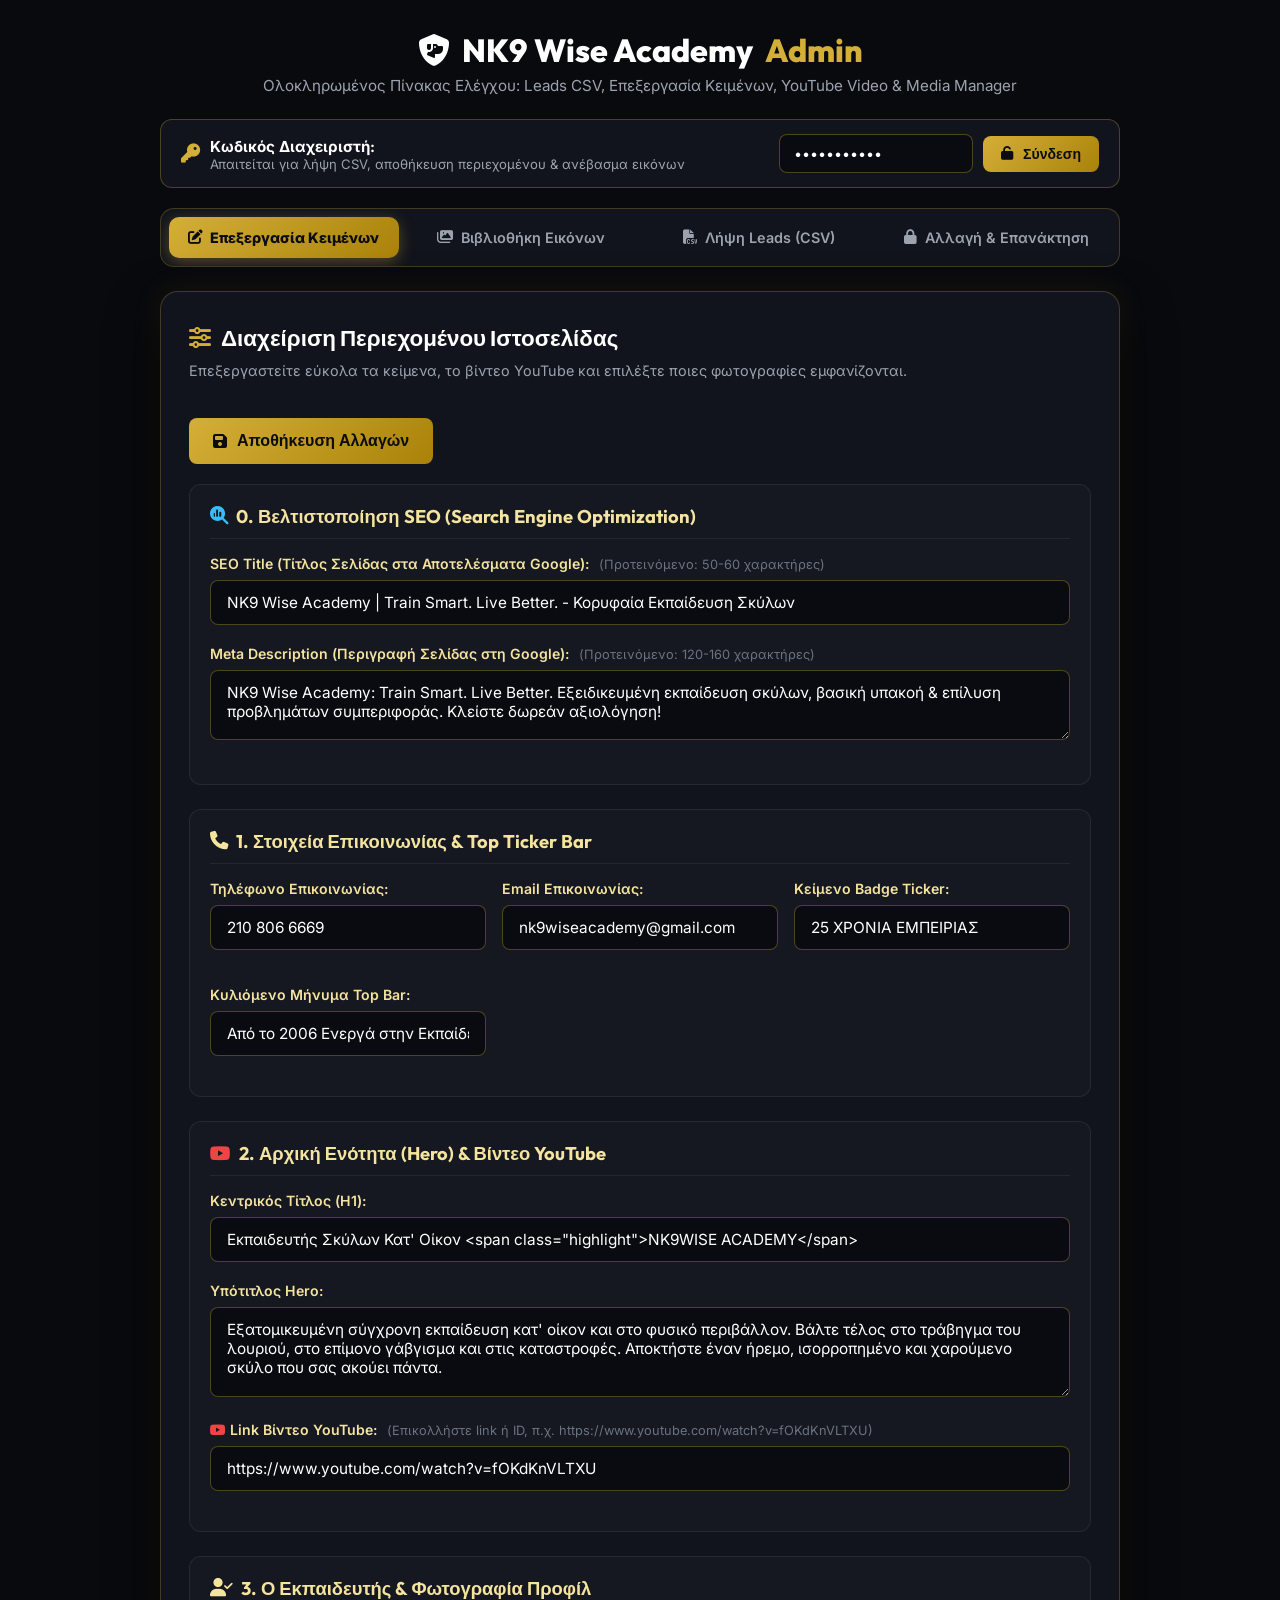
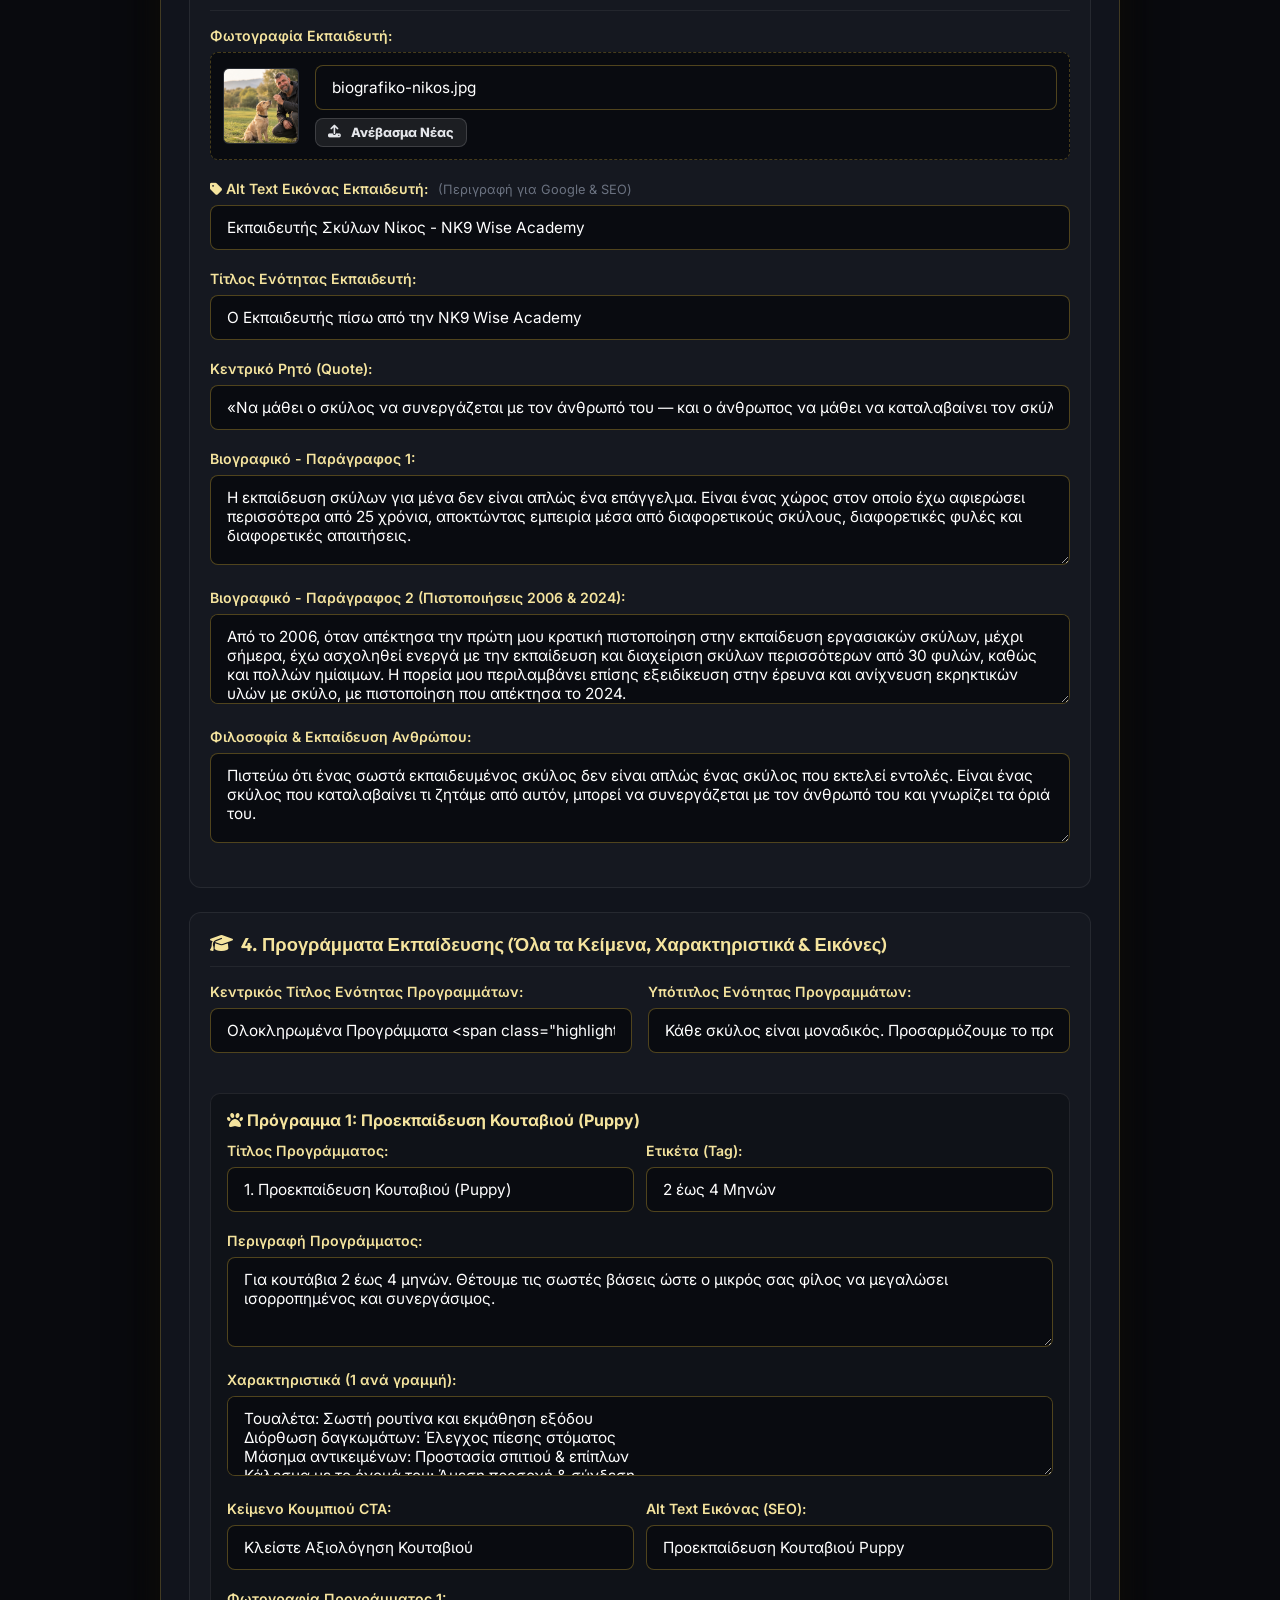
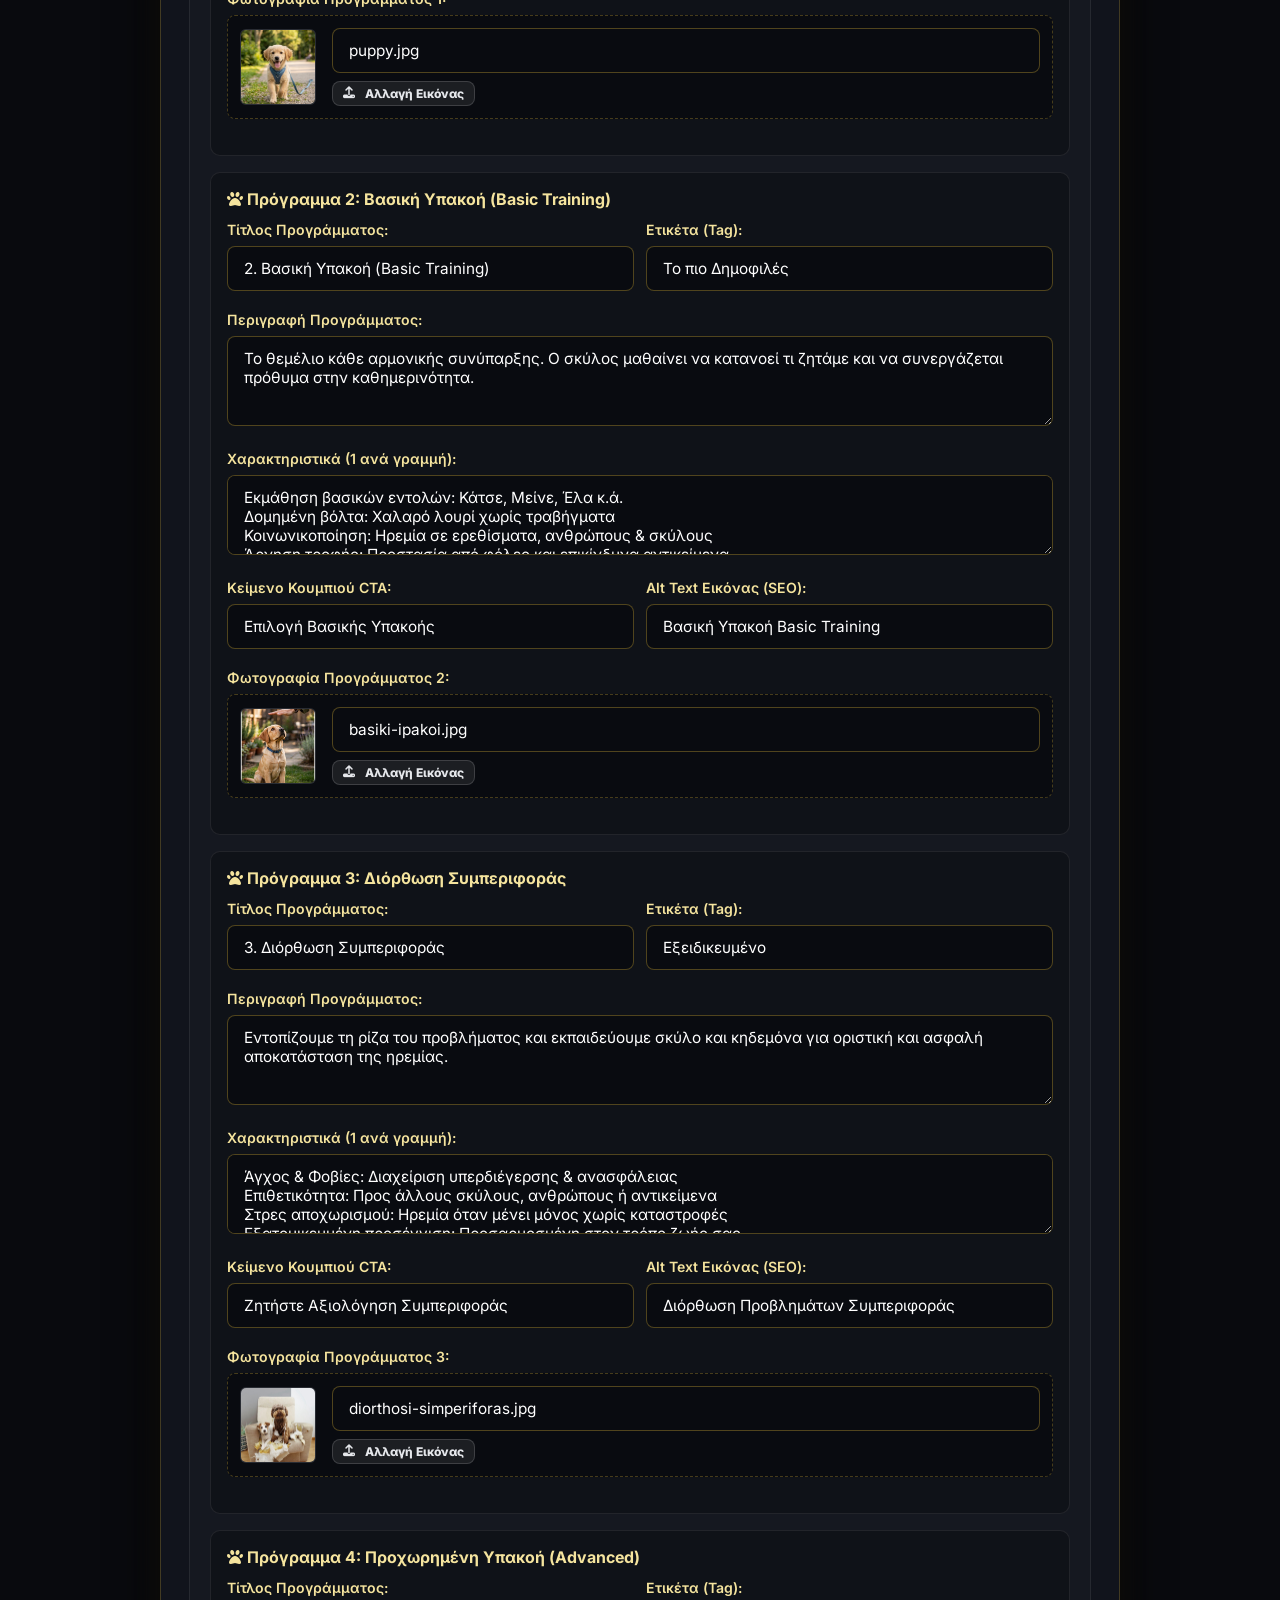
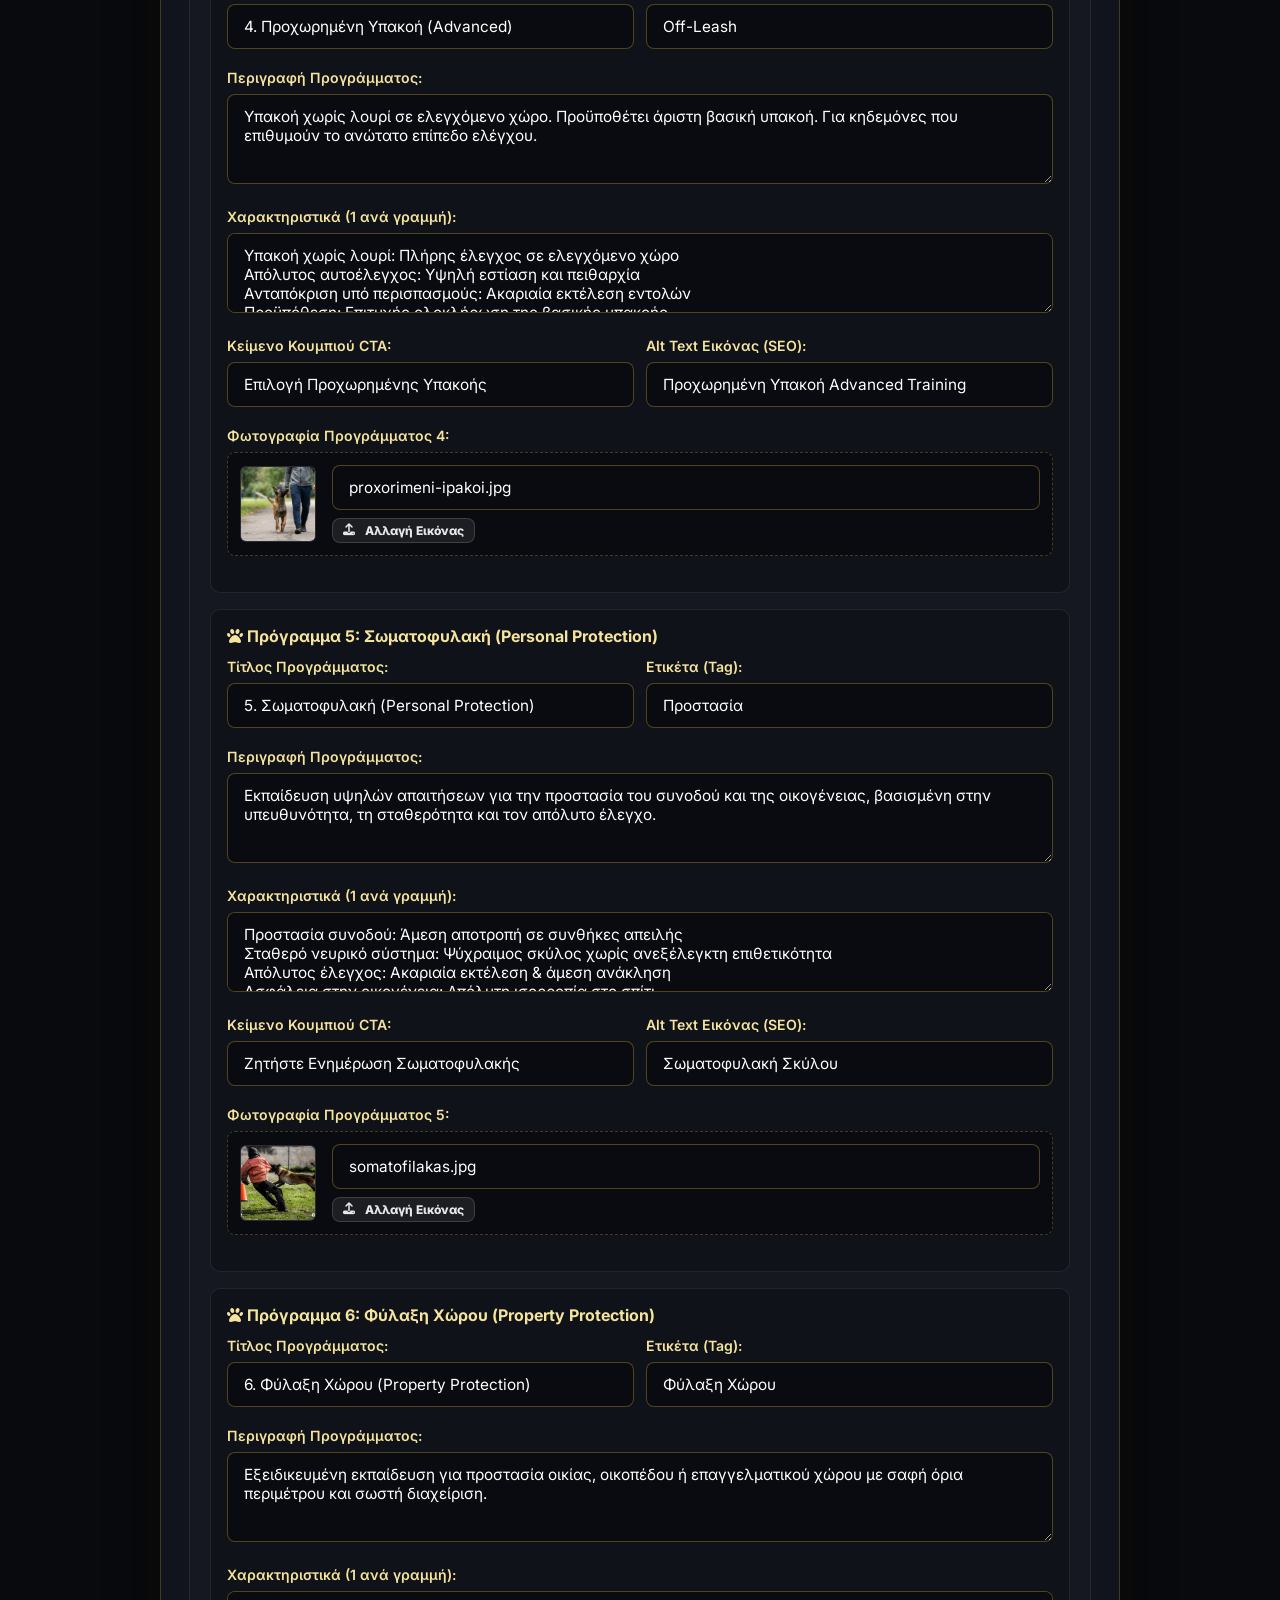
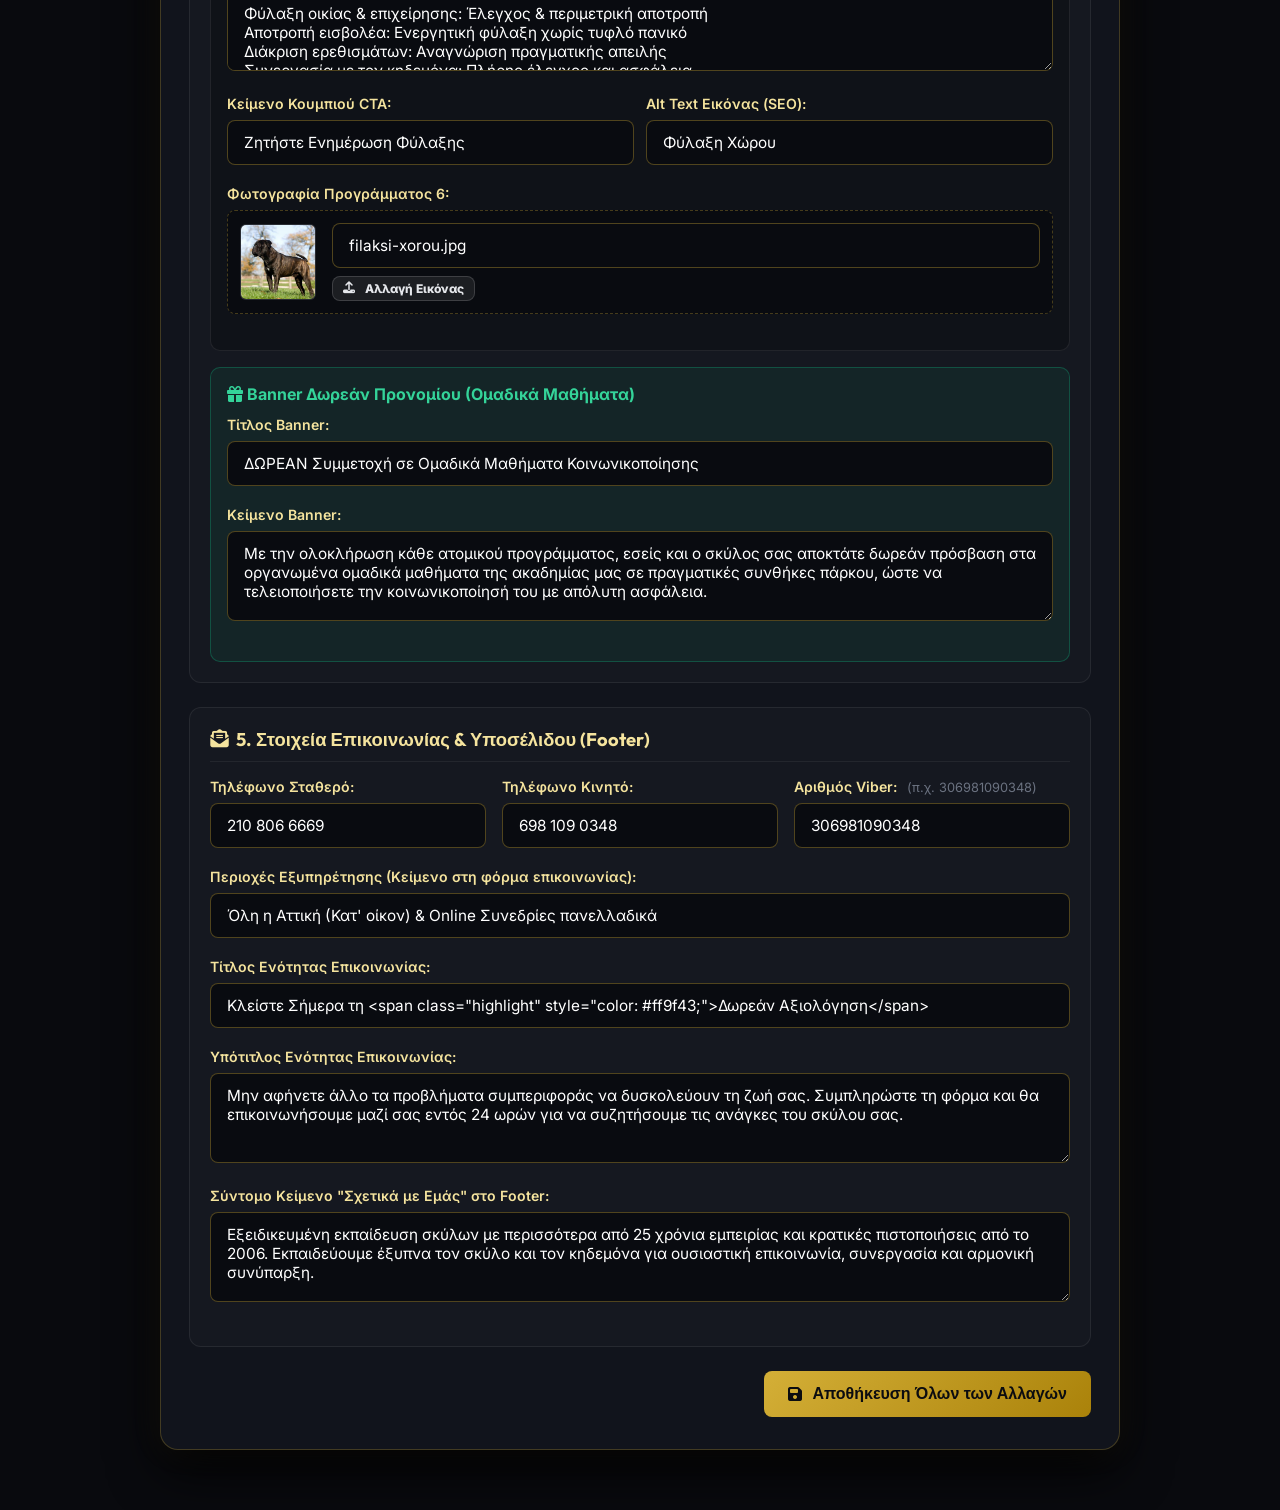
==== commit 15519f42: "Add files via upload" ====
--- a/admin-leads.html
+++ b/admin-leads.html
@@ -4,6 +4,8 @@
   <meta charset="UTF-8">
   <meta name="viewport" content="width=device-width, initial-scale=1.0">
   <title>Πίνακας Διαχείρισης & CMS | NK9 Wise Academy</title>
+  <link rel="icon" type="image/png" href="favicon.png">
+  <link rel="apple-touch-icon" href="favicon.png">
   <link rel="preconnect" href="https://fonts.googleapis.com">
   <link rel="preconnect" href="https://fonts.gstatic.com" crossorigin>
   <link href="https://fonts.googleapis.com/css2?family=Inter:wght@400;500;600;700;800&family=Outfit:wght@600;700;800;900&display=swap" rel="stylesheet">
@@ -449,7 +451,7 @@
               </div>
               <div class="form-group">
                 <label>Email Επικοινωνίας:</label>
-                <input type="email" id="cnt_email" value="info@nk9academy.gr">
+                <input type="email" id="cnt_email" value="nk9wiseacademy@gmail.com">
               </div>
               <div class="form-group">
                 <label>Κείμενο Badge Ticker:</label>
